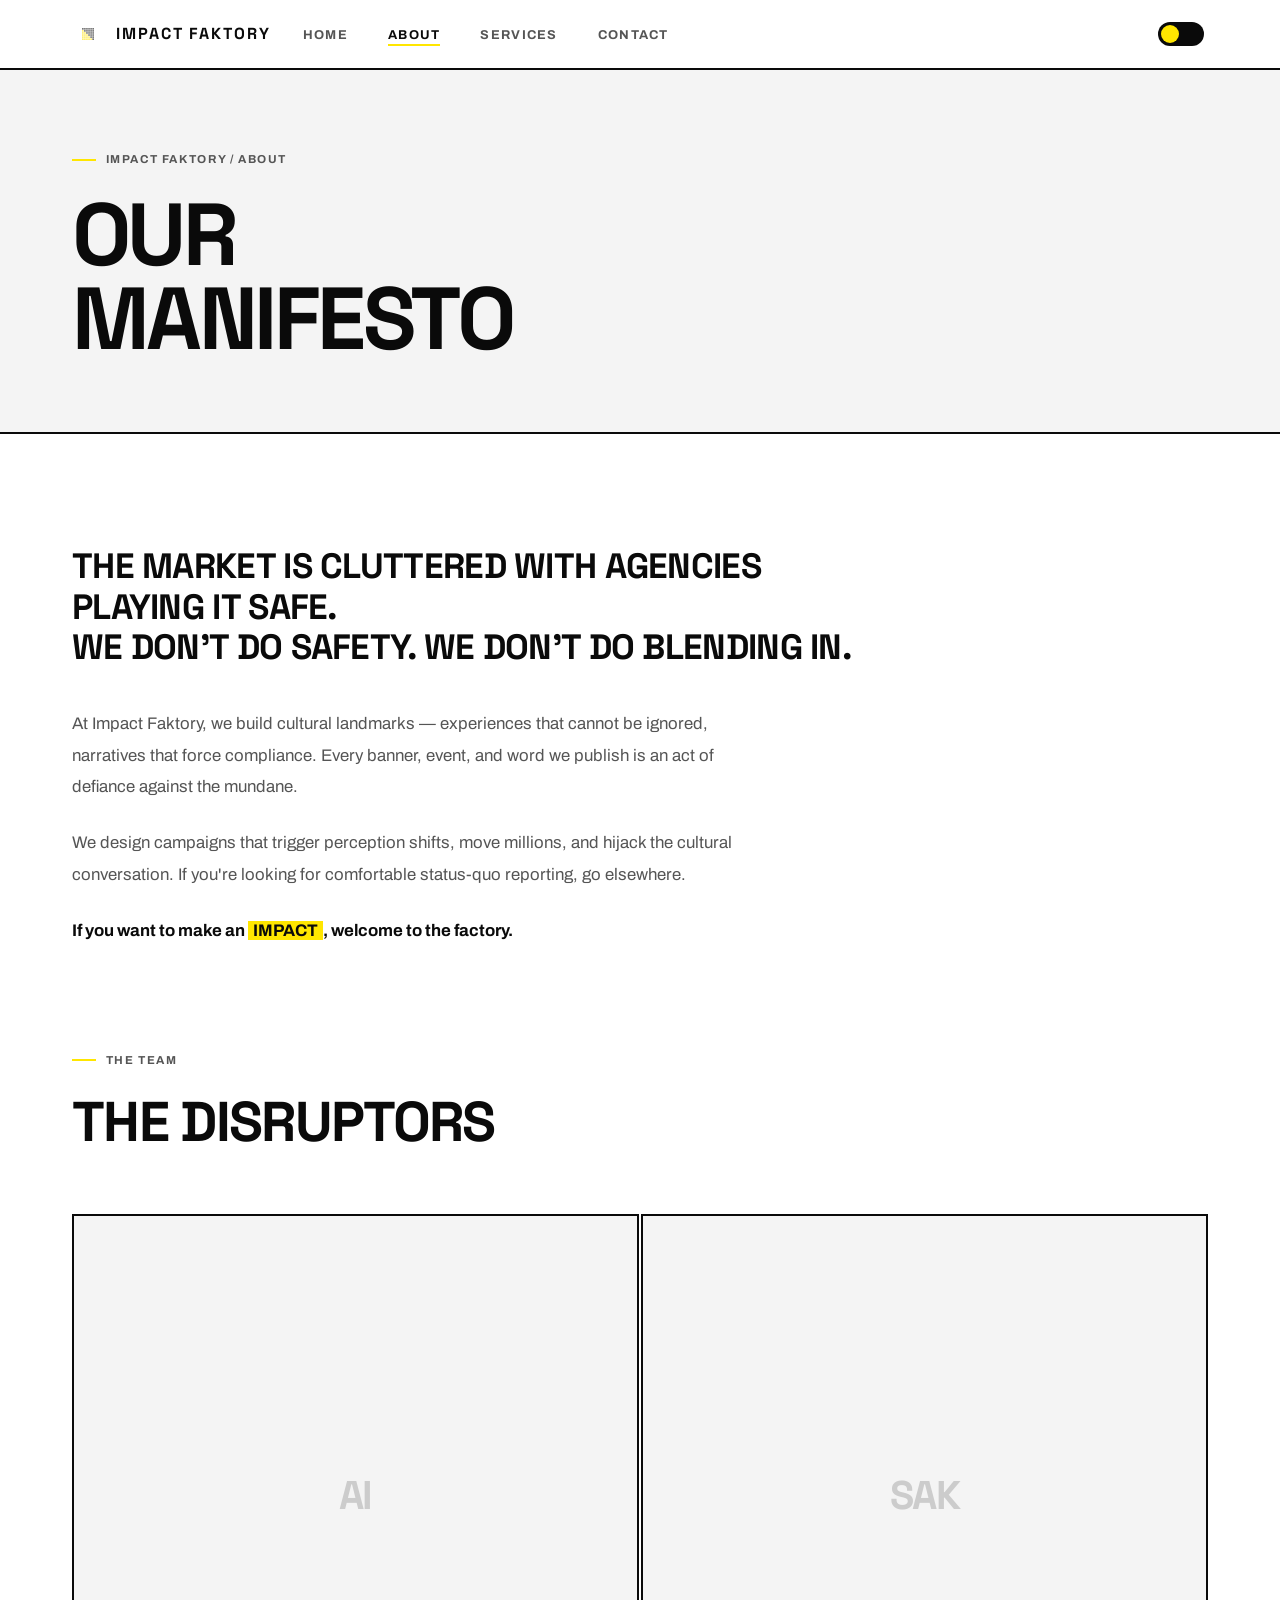
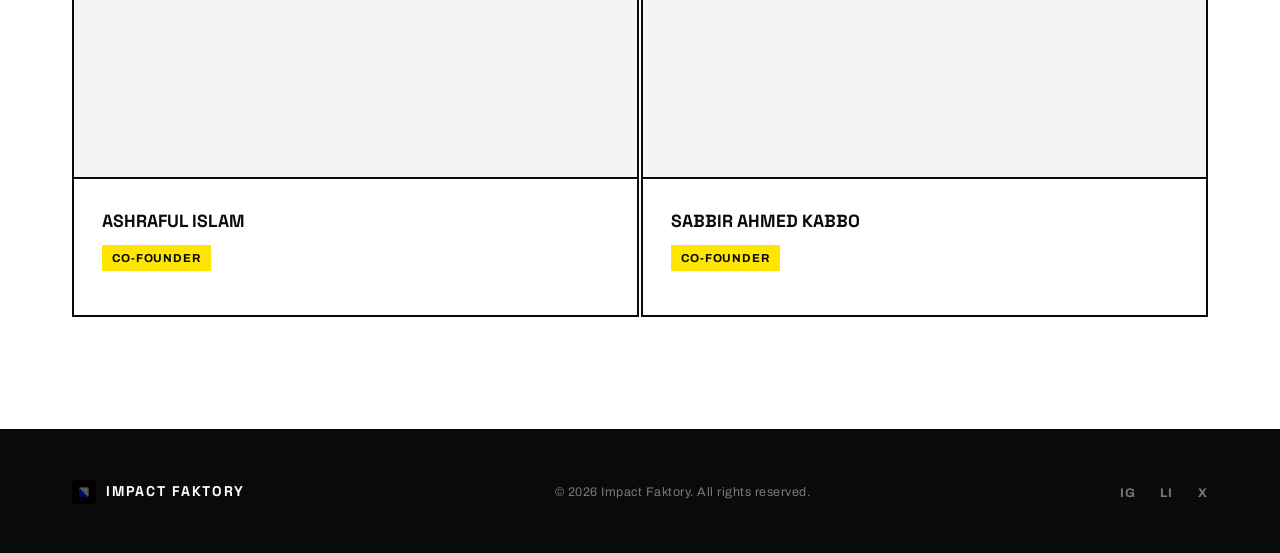
==== about.html @ 04162213 "Auto-update: Sync modifications" ====
<!DOCTYPE html>
<html lang="en" data-theme="light">
<head>
  <meta charset="UTF-8" />
  <meta name="viewport" content="width=device-width, initial-scale=1.0" />
  <title>Impact Faktory</title>
  <meta name="description" content="The manifesto and team behind Impact Faktory, a disruptive marketing and event activation agency." />
  <link rel="canonical" href="https://sabbirahmedkabbo.github.io/impactfaktory/about.html" />
  <link rel="preconnect" href="https://fonts.googleapis.com" />
  <link rel="preconnect" href="https://fonts.gstatic.com" crossorigin />
  <link href="https://fonts.googleapis.com/css2?family=Space+Grotesk:wght@400;500;700&family=Archivo:ital,wght@0,400;0,500;0,600;0,700;1,400&display=swap" rel="stylesheet" />
  <link rel="icon" type="image/png" href="assets/img/logo.png" />
  <link rel="stylesheet" href="assets/css/main.css" />
  <script>(function(){var s=localStorage.getItem('if-theme'),d=window.matchMedia('(prefers-color-scheme: dark)').matches;document.documentElement.setAttribute('data-theme',(s?s==='dark':d)?'dark':'light');})();</script>
</head>
<body>
  <!-- Ambient dynamic background -->
  <div class="ambient-bg" aria-hidden="true">
    <div class="cube"></div>
    <div class="cube"></div>
    <div class="cube"></div>
    <div class="cube"></div>
    <div class="cube"></div>
    <div class="cube"></div>
  </div>

  <header class="site-header">
    <nav class="nav-inner" role="navigation" aria-label="Primary navigation">
      <a href="index.html" class="nav-logo" aria-label="Impact Faktory — Home">
        <img class="nav-logo-mark" src="assets/img/logo.png" alt="Impact Faktory logo mark" width="32" height="32" />
        <span class="nav-logo-wordmark">Impact Faktory</span>
      </a>
      <ul class="nav-links" role="list">
        <li><a href="index.html"    class="nav-link">Home</a></li>
        <li><a href="about.html"    class="nav-link active">About</a></li>
        <li><a href="services.html" class="nav-link">Services</a></li>

        <li><a href="contact.html"  class="nav-link">Contact</a></li>
      </ul>
      <button class="theme-toggle" id="theme-toggle" aria-label="Toggle light/dark mode" aria-pressed="false"><span class="toggle-track" aria-hidden="true"><span class="toggle-thumb"></span></span></button>
      <button class="mobile-menu-btn" id="mobile-menu-btn" aria-label="Open menu" aria-expanded="false"><span></span><span></span><span></span></button>
    </nav>
    <div class="mobile-nav" id="mobile-nav" role="dialog" aria-label="Mobile navigation">
      <ul role="list">
        <li><a href="index.html"    class="nav-link">Home</a></li>
        <li><a href="about.html"    class="nav-link">About</a></li>
        <li><a href="services.html" class="nav-link">Services</a></li>

        <li><a href="contact.html"  class="nav-link">Contact</a></li>
      </ul>
    </div>
  </header>

  <main id="main-content">

    <div class="page-banner">
      <div class="container">
        <p class="page-banner-label">Impact Faktory / About</p>
        <h1 class="page-banner-title">Our<br>Manifesto</h1>
      </div>
    </div>

    <section class="section">
      <div class="container">

        <p class="manifesto-lead">
          The market is cluttered with agencies playing it safe.<br>
          We don't do safety. We don't do blending in.
        </p>
        <p class="manifesto-body">
          At Impact Faktory, we build cultural landmarks — experiences that cannot be ignored, narratives that force compliance. Every banner, event, and word we publish is an act of defiance against the mundane.
        </p>
        <p class="manifesto-body">
          We design campaigns that trigger perception shifts, move millions, and hijack the cultural conversation. If you're looking for comfortable status-quo reporting, go elsewhere.
        </p>
        <p class="manifesto-body" style="font-weight:700; color:var(--text);">
          If you want to make an <mark style="background:var(--accent); color:#0A0A0A; padding: 0 .3em;">IMPACT</mark>, welcome to the factory.
        </p>

        <div style="margin-top: 6rem;">
          <p class="section-label">The Team</p>
          <h2 class="section-title">The Disruptors</h2>
          <div class="team-grid" style="grid-template-columns: repeat(2,1fr);">
            <div class="team-card">
              <div class="team-avatar">
                <span class="team-initials">AI</span>
              </div>
              <div class="team-info">
                <h3 class="team-name">Ashraful Islam</h3>
                <span class="team-role">Co-Founder</span>
              </div>
            </div>
            <div class="team-card">
              <div class="team-avatar">
                <span class="team-initials">SAK</span>
              </div>
              <div class="team-info">
                <h3 class="team-name">Sabbir Ahmed Kabbo</h3>
                <span class="team-role">Co-Founder</span>
              </div>
            </div>
          </div>
        </div>

      </div>
    </section>

  </main>

  <footer class="site-footer" role="contentinfo">
    <div class="container footer-inner">
      <a href="index.html" class="footer-logo" aria-label="Impact Faktory">
        <img class="footer-logo-mark" src="assets/img/logo.png" alt="Impact Faktory logo mark" width="28" height="28" />
        <span class="footer-logo-wordmark">Impact Faktory</span>
      </a>
      <p class="footer-copy">© <span id="year"></span> Impact Faktory. All rights reserved.</p>
      <ul class="footer-links" role="list">
        <li><a href="https://instagram.com" target="_blank" rel="noopener noreferrer" aria-label="Instagram">IG</a></li>
        <li><a href="https://linkedin.com"  target="_blank" rel="noopener noreferrer" aria-label="LinkedIn">LI</a></li>
        <li><a href="https://twitter.com"   target="_blank" rel="noopener noreferrer" aria-label="X">X</a></li>
      </ul>
    </div>
  </footer>

  <script src="assets/js/main.js"></script>
</body>
</html>
---- assets/css/main.css ----
/* ===================================================================
   IMPACT FAKTORY — Design System v2
   High-contrast editorial aesthetic.
   Light: #FFFFFF bg / #0A0A0A text
   Dark:  #0A0A0A bg / #FFFFFF text
   Accent: #FFE600 (yellow — only on dark surfaces or decorative use)
   =================================================================== */

/* ── 1. Custom Properties ───────────────────────────────────────── */
:root {
  --bg:           #FFFFFF;
  --bg-subtle:    #F4F4F4;
  --text:         #0A0A0A;
  --text-muted:   #555555;
  --accent:       #FFE600;
  --accent-dark:  #D4C000;
  --border:       #0A0A0A;
  --border-light: #CCCCCC;

  /* Inverse (filled) surface */
  --surface-inv-bg:   #0A0A0A;
  --surface-inv-text: #FFFFFF;

  --radius: 0px;
  --speed:  .22s;
  --ease:   cubic-bezier(.16,1,.3,1);

  --font-head: 'Space Grotesk', sans-serif;
  --font-body: 'Archivo', sans-serif;
}

[data-theme="dark"] {
  --bg:           #0A0A0A;
  --bg-subtle:    #141414;
  --text:         #FFFFFF;
  --text-muted:   #999999;
  --border:       #FFFFFF;
  --border-light: #333333;

  --surface-inv-bg:   #FFFFFF;
  --surface-inv-text: #0A0A0A;
}

/* ── 2. Reset ───────────────────────────────────────────────────── */
*, *::before, *::after { box-sizing: border-box; margin: 0; padding: 0; }

html { font-size: 16px; scroll-behavior: smooth; -webkit-font-smoothing: antialiased; }

body {
  background: var(--bg);
  color: var(--text);
  font-family: var(--font-body);
  line-height: 1.65;
  overflow-x: hidden;
  transition: background var(--speed) var(--ease), color var(--speed) var(--ease);
  min-height: 100vh;
}

a { color: inherit; text-decoration: none; }
img, svg { display: block; }
ul, ol { list-style: none; }
button { font-family: inherit; cursor: pointer; border: none; background: none; color: inherit; }


/* ── Ambient Background (Floating Pixel Cubes) ─────────────────── */
.ambient-bg {
  position: fixed;
  inset: 0;
  z-index: -1;
  overflow: hidden;
  pointer-events: none;
  background: var(--bg);
  transition: background var(--speed) var(--ease);
}

.cube {
  position: absolute;
  bottom: -80px;
  width: 24px;
  height: 24px;
  border: 2px solid var(--text);
  background: rgba(255, 230, 0, 0.03); /* Subtle brand yellow */
  opacity: 0.12;
  transform-origin: center;
  will-change: transform, opacity;
  /* Use steps(60) to achieve a retro, low-framerate pixelated movement */
  animation: cube-float 15s infinite linear steps(60);
}

/* Vary border colors, sizes, and backgrounds */
.cube:nth-child(2n) {
  border-color: var(--text);
  width: 14px;
  height: 14px;
  background: transparent;
  animation-duration: 18s;
}

.cube:nth-child(3n) {
  border-color: var(--accent);
  /* Darken slightly in light mode for readability */
  width: 28px;
  height: 28px;
  background: rgba(255, 230, 0, 0.06);
  animation-duration: 13s;
}
[data-theme="light"] .cube:nth-child(3n) {
  border-color: #B8A200;
}

/* Staggered entry points and timing offsets */
.cube:nth-child(1) { left: 8vw;  animation-delay: 0s;  animation-duration: 16s; }
.cube:nth-child(2) { left: 22vw; animation-delay: 3s;  animation-duration: 22s; }
.cube:nth-child(3) { left: 40vw; animation-delay: 7s;  animation-duration: 15s; }
.cube:nth-child(4) { left: 58vw; animation-delay: 1.5s; animation-duration: 19s; }
.cube:nth-child(5) { left: 74vw; animation-delay: 9s;  animation-duration: 17s; }
.cube:nth-child(6) { left: 88vw; animation-delay: 4.5s; animation-duration: 13s; }

/* Dark mode opacity adjustments */
[data-theme="dark"] .cube {
  opacity: 0.18;
  border-color: var(--text);
}
[data-theme="dark"] .cube:nth-child(3n) {
  border-color: var(--accent);
}

/* Floating animation path with stepped rotation for retro look */
@keyframes cube-float {
  0% {
    transform: translateY(0) rotate(0deg);
    opacity: 0;
  }
  8% {
    opacity: 0.12;
  }
  90% {
    opacity: 0.12;
  }
  100% {
    transform: translateY(-112vh) rotate(360deg);
    opacity: 0;
  }
}

/* Disable animations for users with reduced motion preferences */
@media (prefers-reduced-motion: reduce) {
  .cube {
    animation: none !important;
    bottom: unset;
    opacity: 0.04;
  }
  .cube:nth-child(1) { left: 10vw; top: 15vh; }
  .cube:nth-child(2) { left: 30vw; top: 45vh; }
  .cube:nth-child(3) { left: 50vw; top: 25vh; }
  .cube:nth-child(4) { left: 70vw; top: 60vh; }
  .cube:nth-child(5) { left: 90vw; top: 10vh; }
}

/* ── 3. Layout ──────────────────────────────────────────────────── */
.container {
  max-width: 1200px;
  margin: 0 auto;
  padding: 0 2rem;
}
.section { padding: 7rem 0; }

/* ── 4. Header ──────────────────────────────────────────────────── */
.site-header {
  position: sticky;
  top: 0;
  z-index: 100;
  background: var(--bg);
  border-bottom: 2px solid var(--border);
  transition: background var(--speed) var(--ease), border-color var(--speed) var(--ease);
}

.nav-inner {
  max-width: 1200px;
  margin: 0 auto;
  padding: 0 2rem;
  height: 68px;
  display: flex;
  align-items: center;
  gap: 2rem;
}

/* Logo */
.nav-logo {
  display: flex;
  align-items: center;
  gap: .75rem;
  flex-shrink: 0;
  text-decoration: none;
}
.nav-logo-mark {
  width: 32px;
  height: 32px;
  flex-shrink: 0;
  object-fit: contain;
}
.nav-logo-wordmark {
  font-family: var(--font-head);
  font-weight: 700;
  font-size: 1rem;
  letter-spacing: .12em;
  text-transform: uppercase;
  color: var(--text);
}

/* Footer logo img */
.footer-logo-mark {
  width: 28px;
  height: 28px;
  object-fit: contain;
  /* Footer is always dark — invert to show white squares */
  filter: invert(1);
}

/* Nav links */
.nav-links {
  display: flex;
  align-items: center;
  gap: 2.5rem;
  flex: 1;
}
.nav-link {
  font-family: var(--font-body);
  font-size: .8rem;
  font-weight: 700;
  text-transform: uppercase;
  letter-spacing: .1em;
  color: var(--text-muted);
  position: relative;
  transition: color var(--speed);
}
.nav-link::after {
  content: '';
  position: absolute;
  bottom: -4px; left: 0;
  width: 0; height: 2px;
  background: var(--accent);
  transition: width var(--speed) var(--ease);
}
.nav-link:hover { color: var(--text); }
.nav-link:hover::after { width: 100%; }
.nav-link.active { color: var(--text); }
.nav-link.active::after { width: 100%; }

/* Theme toggle */
.theme-toggle {
  margin-left: auto;
  padding: 4px;
  display: flex;
  align-items: center;
  flex-shrink: 0;
  border-radius: 40px;
}
.toggle-track {
  display: flex;
  align-items: center;
  width: 46px; height: 24px;
  background: var(--text);
  border-radius: 12px;
  padding: 2px;
  position: relative;
  transition: background var(--speed);
}
.toggle-thumb {
  width: 18px; height: 18px;
  border-radius: 50%;
  background: var(--accent);
  position: absolute;
  left: 3px;
  transition: transform .28s var(--ease);
}
[data-theme="dark"] .toggle-thumb { transform: translateX(22px); }

/* Mobile btn */
.mobile-menu-btn {
  display: none;
  flex-direction: column;
  gap: 5px;
  padding: 4px;
  margin-left: 0;
}
.mobile-menu-btn span {
  display: block;
  width: 22px; height: 2px;
  background: var(--text);
  transition: var(--speed);
}
.mobile-nav {
  display: none;
  padding: 1.5rem 2rem 2rem;
  border-top: 1px solid var(--border-light);
  background: var(--bg);
}
.mobile-nav ul { display: flex; flex-direction: column; gap: 1.5rem; }
.mobile-nav.open { display: block; }
.mobile-nav .nav-link { font-size: .95rem; color: var(--text); }

/* ── 5. Hero ────────────────────────────────────────────────────── */
.hero {
  min-height: calc(100vh - 68px);
  display: flex;
  align-items: center;
  border-bottom: 2px solid var(--border);
  padding: 6rem 0;
  position: relative;
  overflow: hidden;
}

/* Big diagonal accent square — pure CSS, no canvas */
.hero::before {
  content: '';
  position: absolute;
  right: -8vw;
  top: 50%;
  transform: translateY(-50%) rotate(12deg);
  width: 42vw;
  height: 42vw;
  background: var(--accent);
  opacity: .07;
  pointer-events: none;
}

.hero-inner { position: relative; z-index: 1; }

.hero-eyebrow {
  display: inline-flex;
  align-items: center;
  gap: .6rem;
  font-size: .75rem;
  font-weight: 700;
  text-transform: uppercase;
  letter-spacing: .14em;
  color: var(--text-muted);
  margin-bottom: 2.5rem;
}
.hero-eyebrow::before {
  content: '';
  display: block;
  width: 32px; height: 2px;
  background: var(--accent);
}

.hero-headline {
  font-family: var(--font-head);
  font-size: clamp(3.2rem, 7vw, 6.5rem);
  font-weight: 700;
  line-height: .97;
  letter-spacing: -.035em;
  text-transform: uppercase;
  color: var(--text);
  margin-bottom: 2.25rem;
  max-width: 900px;
}

.hero-headline em {
  font-style: normal;
  position: relative;
  display: inline-block;
}
.hero-headline em::after {
  content: '';
  position: absolute;
  bottom: .05em; left: 0;
  width: 100%; height: .12em;
  background: var(--accent);
  z-index: -1;
}

.hero-sub {
  font-size: 1.05rem;
  line-height: 1.75;
  color: var(--text-muted);
  max-width: 520px;
  margin-bottom: 3rem;
}

.hero-ctas { display: flex; gap: 1rem; flex-wrap: wrap; }

/* ── 6. Buttons ─────────────────────────────────────────────────── */
.btn {
  display: inline-flex;
  align-items: center;
  gap: .5rem;
  padding: .85rem 2rem;
  font-family: var(--font-body);
  font-weight: 700;
  font-size: .82rem;
  text-transform: uppercase;
  letter-spacing: .1em;
  border-radius: var(--radius);
  transition: transform .2s var(--ease), background .2s, color .2s, border-color .2s;
  white-space: nowrap;
}
.btn:hover { transform: translateY(-2px); }
.btn:active { transform: translateY(0); }

.btn-fill {
  background: var(--text);
  color: var(--bg);
  border: 2px solid var(--text);
}
.btn-fill:hover {
  background: var(--accent);
  border-color: var(--accent);
  color: #0A0A0A;
}

.btn-outline {
  background: transparent;
  color: var(--text);
  border: 2px solid var(--border);
}
.btn-outline:hover {
  background: var(--text);
  color: var(--bg);
}

.btn-accent {
  background: var(--accent);
  color: #0A0A0A;
  border: 2px solid var(--accent);
}
.btn-accent:hover {
  background: var(--accent-dark);
  border-color: var(--accent-dark);
}

/* ── 7. Section titles ──────────────────────────────────────────── */
.section-label {
  display: inline-flex;
  align-items: center;
  gap: .6rem;
  font-size: .72rem;
  font-weight: 700;
  text-transform: uppercase;
  letter-spacing: .14em;
  color: var(--text-muted);
  margin-bottom: 1.5rem;
}
.section-label::before {
  content: '';
  display: block;
  width: 24px; height: 2px;
  background: var(--accent);
  flex-shrink: 0;
}

.section-title {
  font-family: var(--font-head);
  font-size: clamp(2.2rem, 4.5vw, 3.5rem);
  font-weight: 700;
  letter-spacing: -.03em;
  text-transform: uppercase;
  line-height: 1;
  margin-bottom: 4rem;
  color: var(--text);
}

/* ── 8. Service Cards ───────────────────────────────────────────── */
.cards-grid {
  display: grid;
  grid-template-columns: repeat(4, 1fr);
}

.card {
  padding: 2.5rem 2rem;
  display: flex;
  flex-direction: column;
  gap: 1.25rem;
  border: 2px solid var(--border);
  margin-right: -2px;
  margin-bottom: -2px;
  min-height: 360px;
  transition: background var(--speed), color var(--speed);
  position: relative;
  overflow: hidden;
}

.card::before {
  content: '';
  position: absolute;
  inset: 0;
  background: var(--accent);
  transform: scaleY(0);
  transform-origin: bottom;
  transition: transform .35s var(--ease);
  z-index: 0;
}
.card:hover::before { transform: scaleY(1); }
.card:hover { color: #0A0A0A; }
.card:hover .card-num,
.card:hover .card-title,
.card:hover .card-body,
.card:hover .card-link { position: relative; z-index: 1; color: #0A0A0A; }

.card-inv {
  background: var(--text);
  color: var(--bg);
}
.card-inv::before { background: var(--accent); }
.card-inv:hover .card-num,
.card-inv:hover .card-title,
.card-inv:hover .card-body,
.card-inv:hover .card-link { color: #0A0A0A; }

.card-num {
  font-family: var(--font-head);
  font-size: 3rem;
  font-weight: 700;
  line-height: 1;
  opacity: .12;
  position: relative; z-index: 1;
}
.card-inv .card-num { opacity: .25; color: var(--bg); }

.card-title {
  font-family: var(--font-head);
  font-size: 1.2rem;
  font-weight: 700;
  text-transform: uppercase;
  letter-spacing: -.01em;
  flex: 1;
  color: inherit;
  position: relative; z-index: 1;
}
.card-inv .card-title { color: var(--bg); }

.card-body {
  font-size: .9rem;
  line-height: 1.65;
  opacity: .75;
  position: relative; z-index: 1;
}

.card-link {
  font-size: .78rem;
  font-weight: 700;
  text-transform: uppercase;
  letter-spacing: .1em;
  color: var(--accent);
  margin-top: auto;
  position: relative; z-index: 1;
}
.card-inv .card-link { color: var(--accent); }
.card:hover .card-link { color: #0A0A0A; text-decoration: none; }

/* ── 9. Ticker ──────────────────────────────────────────────────── */
.ticker-wrap {
  overflow: hidden;
  padding: 1rem 0;
  background: var(--text);
  border-top: 2px solid var(--border);
  border-bottom: 2px solid var(--border);
}
.ticker-track {
  display: flex;
  gap: 2.5rem;
  width: max-content;
  animation: ticker 22s linear infinite;
}
@keyframes ticker {
  from { transform: translateX(0); }
  to   { transform: translateX(-50%); }
}
.ticker-track span {
  font-family: var(--font-head);
  font-size: .78rem;
  font-weight: 700;
  text-transform: uppercase;
  letter-spacing: .12em;
  color: var(--bg);
  white-space: nowrap;
  flex-shrink: 0;
}
.ticker-track .dot { color: var(--accent); }

/* ── 10. Stats ──────────────────────────────────────────────────── */
.stats-grid {
  display: grid;
  grid-template-columns: repeat(4, 1fr);
}
.stat-item {
  padding: 3.5rem 2.5rem;
  border: 2px solid var(--border);
  margin-right: -2px;
  display: flex;
  flex-direction: column;
  gap: .6rem;
}
.stat-num {
  font-family: var(--font-head);
  font-size: clamp(2.5rem, 4vw, 3.75rem);
  font-weight: 700;
  line-height: 1;
  color: var(--text);
}
.stat-accent { color: var(--accent); }
/* Ensure yellow is legible — darken slightly in light mode */
[data-theme="light"] .stat-accent { color: #B8A200; }
.stat-label {
  font-size: .8rem;
  font-weight: 600;
  text-transform: uppercase;
  letter-spacing: .06em;
  color: var(--text-muted);
}

/* ── 11. Footer ─────────────────────────────────────────────────── */
.site-footer {
  background: var(--text);
  color: var(--bg);
  border-top: 2px solid var(--border);
  padding: 3rem 0;
  transition: background var(--speed), color var(--speed), border-color var(--speed);
}
.footer-inner {
  display: flex;
  align-items: center;
  gap: 2rem;
  flex-wrap: wrap;
  justify-content: space-between;
}
.footer-logo {
  display: flex;
  align-items: center;
  gap: .65rem;
}
.footer-logo-mark { width: 24px; height: 24px; }
/* In footer (always dark surface) the black squares become white */
.footer-logo-mark .dark-sq { fill: #FFFFFF !important; }
.footer-logo-wordmark {
  font-family: var(--font-head);
  font-weight: 700;
  font-size: .88rem;
  letter-spacing: .12em;
  text-transform: uppercase;
  color: inherit;
}
.footer-copy { font-size: .78rem; opacity: .45; letter-spacing: .04em; }
.footer-links { display: flex; gap: 1.5rem; }
.footer-links a {
  font-size: .78rem;
  font-weight: 700;
  text-transform: uppercase;
  letter-spacing: .1em;
  opacity: .45;
  transition: opacity var(--speed), color var(--speed);
}
.footer-links a:hover { opacity: 1; color: var(--accent); }
[data-theme="light"] .footer-links a:hover { color: var(--accent); }

/* ── 12. Page Banner (inner pages) ──────────────────────────────── */
.page-banner {
  padding: 5rem 0 4.5rem;
  border-bottom: 2px solid var(--border);
  background: var(--bg-subtle);
}
.page-banner-label {
  font-size: .72rem;
  font-weight: 700;
  text-transform: uppercase;
  letter-spacing: .14em;
  color: var(--text-muted);
  margin-bottom: 1.5rem;
  display: flex;
  align-items: center;
  gap: .6rem;
}
.page-banner-label::before {
  content: '';
  display: block;
  width: 24px; height: 2px;
  background: var(--accent);
}
.page-banner-title {
  font-family: var(--font-head);
  font-size: clamp(2.8rem, 7vw, 5.5rem);
  font-weight: 700;
  text-transform: uppercase;
  letter-spacing: -.04em;
  line-height: .95;
  color: var(--text);
}

/* ── 13. About Page ─────────────────────────────────────────────── */
.manifesto-lead {
  font-family: var(--font-head);
  font-size: clamp(1.4rem, 3vw, 2.2rem);
  font-weight: 700;
  text-transform: uppercase;
  line-height: 1.15;
  letter-spacing: -.02em;
  max-width: 800px;
  margin-bottom: 2.5rem;
  color: var(--text);
}
.manifesto-body {
  font-size: 1.05rem;
  line-height: 1.9;
  color: var(--text-muted);
  max-width: 680px;
  margin-bottom: 1.5rem;
}
.team-grid { display: grid; grid-template-columns: repeat(3,1fr); gap: 2px; }
.team-card {
  border: 2px solid var(--border);
  overflow: hidden;
  transition: transform var(--speed) var(--ease);
}
.team-card:hover { transform: translateY(-3px); }
.team-avatar {
  aspect-ratio: 1;
  background: var(--bg-subtle);
  border-bottom: 2px solid var(--border);
  display: flex;
  align-items: center;
  justify-content: center;
}
.team-initials {
  font-family: var(--font-head);
  font-size: 2.5rem;
  font-weight: 700;
  color: var(--border-light);
  letter-spacing: -.04em;
}
.team-info { padding: 1.75rem; }
.team-name { font-family: var(--font-head); font-size: 1.1rem; font-weight: 700; text-transform: uppercase; margin-bottom: .5rem; color: var(--text); }
.team-role {
  display: inline-block;
  font-size: .72rem;
  font-weight: 700;
  text-transform: uppercase;
  letter-spacing: .07em;
  background: var(--accent);
  color: #0A0A0A;
  padding: .2rem .65rem;
  margin-bottom: 1rem;
}
.team-bio { font-size: .88rem; line-height: 1.65; color: var(--text-muted); }

/* ── 14. Services Page ──────────────────────────────────────────── */
.service-row {
  padding: 5rem 0;
  border-bottom: 2px solid var(--border-light);
}
.service-row:first-child { padding-top: 0; }
.service-row:last-child { border-bottom: none; }
.service-header {
  display: flex;
  align-items: baseline;
  justify-content: space-between;
  flex-wrap: wrap;
  gap: 1rem;
  margin-bottom: 3rem;
  padding-bottom: 2rem;
  border-bottom: 1px solid var(--border-light);
}
.service-tag {
  font-size: .72rem;
  font-weight: 700;
  text-transform: uppercase;
  letter-spacing: .1em;
  border: 2px solid var(--border);
  padding: .3rem .85rem;
  color: var(--text-muted);
}
.service-num {
  font-family: var(--font-head);
  font-size: 3.5rem;
  font-weight: 700;
  opacity: .06;
  line-height: 1;
  margin-bottom: .25rem;
  display: block;
  color: var(--text);
}
.service-name {
  font-family: var(--font-head);
  font-size: clamp(1.5rem, 3vw, 2.25rem);
  font-weight: 700;
  text-transform: uppercase;
  letter-spacing: -.02em;
  color: var(--text);
}
.service-body { display: grid; grid-template-columns: 1fr 1fr; gap: 4rem; align-items: start; }
.service-desc { font-size: 1rem; line-height: 1.85; color: var(--text-muted); }
.service-list { display: flex; flex-direction: column; gap: 2px; }
.service-list-item {
  display: flex;
  align-items: center;
  gap: 1rem;
  padding: .9rem 1.25rem;
  border: 2px solid var(--border);
  font-weight: 600;
  font-size: .85rem;
  text-transform: uppercase;
  letter-spacing: .05em;
  color: var(--text);
  transition: background var(--speed), color var(--speed);
  cursor: default;
}
.service-list-item::before { content: '■'; color: var(--accent); font-size: .6rem; flex-shrink: 0; }
.service-list-item:hover { background: var(--text); color: var(--bg); }
[data-theme="light"] .service-list-item::before { color: #B8A200; }

/* ── 15. Work / Case Studies ────────────────────────────────────── */
.filter-bar { display: flex; gap: .5rem; flex-wrap: wrap; margin-bottom: 3.5rem; }
.filter-btn {
  padding: .55rem 1.4rem;
  border: 2px solid var(--border);
  font-size: .78rem;
  font-weight: 700;
  text-transform: uppercase;
  letter-spacing: .08em;
  color: var(--text-muted);
  border-radius: 40px;
  transition: background .18s, color .18s, border-color .18s;
}
.filter-btn.active, .filter-btn:hover {
  background: var(--text);
  color: var(--bg);
  border-color: var(--text);
}
.work-list { display: flex; flex-direction: column; gap: 2px; }
.case-card {
  border: 2px solid var(--border);
  overflow: hidden;
  transition: transform var(--speed) var(--ease);
}
.case-card:hover { transform: translateY(-2px); }
.case-card.hidden { display: none; }
.case-header {
  display: flex;
  justify-content: space-between;
  align-items: flex-start;
  flex-wrap: wrap;
  gap: 1rem;
  padding: 2.5rem;
  border-bottom: 2px solid var(--border);
  background: var(--bg-subtle);
}
.case-client {
  font-size: .72rem;
  font-weight: 700;
  text-transform: uppercase;
  letter-spacing: .1em;
  color: var(--text-muted);
  margin-bottom: .4rem;
}
.case-title {
  font-family: var(--font-head);
  font-size: clamp(1.4rem, 2.5vw, 1.9rem);
  font-weight: 700;
  text-transform: uppercase;
  letter-spacing: -.02em;
  color: var(--text);
}
.case-tag {
  font-size: .72rem;
  font-weight: 700;
  text-transform: uppercase;
  letter-spacing: .08em;
  border: 2px solid var(--border);
  padding: .3rem .85rem;
  border-radius: 40px;
  white-space: nowrap;
  color: var(--text-muted);
  align-self: flex-start;
}
.case-body { display: grid; grid-template-columns: repeat(3,1fr); }
.case-col {
  padding: 2.5rem;
  border-right: 2px solid var(--border-light);
}
.case-col:last-child { border-right: none; }
.case-col-title {
  font-size: .72rem;
  font-weight: 700;
  text-transform: uppercase;
  letter-spacing: .1em;
  color: var(--text-muted);
  margin-bottom: 1rem;
  display: flex;
  align-items: center;
  gap: .5rem;
}
.case-col-title::before {
  content: '';
  display: inline-block;
  width: 8px; height: 8px;
  background: var(--accent);
  flex-shrink: 0;
}
[data-theme="light"] .case-col-title::before { background: #B8A200; }
.case-col-text { font-size: .95rem; line-height: 1.7; color: var(--text-muted); }
.case-result-text { font-weight: 700; font-size: .95rem; line-height: 1.8; color: var(--text); }

/* ── 16. Contact Page ───────────────────────────────────────────── */
.contact-grid { display: grid; grid-template-columns: 5fr 7fr; gap: 6rem; align-items: start; }
.contact-intro { font-size: 1.05rem; line-height: 1.85; color: var(--text-muted); max-width: 400px; }
.contact-details { display: flex; flex-direction: column; gap: 2rem; margin-top: 3.5rem; }
.contact-detail-label {
  font-size: .7rem;
  font-weight: 700;
  text-transform: uppercase;
  letter-spacing: .1em;
  color: var(--text-muted);
  margin-bottom: .25rem;
}
.contact-detail-val {
  font-size: 1rem;
  font-weight: 600;
  color: var(--text);
}
.contact-detail-val a { color: inherit; }
.contact-detail-val a:hover { color: var(--text-muted); }

/* Form */
.form { display: flex; flex-direction: column; gap: 1.5rem; }
.form-row { display: grid; grid-template-columns: 1fr 1fr; gap: 1rem; }
.form-group { display: flex; flex-direction: column; gap: .5rem; }
.form-label {
  font-size: .72rem;
  font-weight: 700;
  text-transform: uppercase;
  letter-spacing: .1em;
  color: var(--text);
}
.form-input {
  width: 100%;
  padding: .9rem 1rem;
  border: 2px solid var(--border-light);
  background: var(--bg);
  color: var(--text);
  font-family: var(--font-body);
  font-size: .95rem;
  border-radius: var(--radius);
  outline: none;
  transition: border-color var(--speed);
}
.form-input::placeholder { color: var(--text-muted); opacity: .6; }
.form-input:focus { border-color: var(--text); }
textarea.form-input { min-height: 130px; resize: vertical; }
.form-select {
  appearance: none;
  background-image: url("data:image/svg+xml,%3Csvg xmlns='http://www.w3.org/2000/svg' width='16' height='16' viewBox='0 0 24 24'%3E%3Cpath fill='%23999' d='m12 15-7-7h14z'/%3E%3C/svg%3E");
  background-repeat: no-repeat;
  background-position: right .85rem center;
  background-color: var(--bg);
}
.form-success {
  display: none;
  border: 2px solid var(--text);
  padding: 2rem;
  text-align: center;
  font-family: var(--font-head);
  font-weight: 700;
  font-size: 1.1rem;
  text-transform: uppercase;
  letter-spacing: .04em;
  background: var(--bg-subtle);
  color: var(--text);
}
.form-success span { color: var(--accent); }
[data-theme="light"] .form-success span { color: #B8A200; }

/* ── 17. Highlight helper ───────────────────────────────────────── */
.hl {
  position: relative;
  display: inline;
}
.hl::after {
  content: '';
  position: absolute;
  left: 0; bottom: .05em;
  width: 100%; height: .2em;
  background: var(--accent);
  z-index: -1;
  opacity: .6;
}

/* ── 18. Scroll Reveal Classes ──────────────────────────────────── */
.revealed { opacity: 1 !important; transform: none !important; }

/* ── 19. Responsive ─────────────────────────────────────────────── */
@media (max-width: 1100px) {
  .cards-grid { grid-template-columns: repeat(2,1fr); }
  .stats-grid { grid-template-columns: repeat(2,1fr); }
}
@media (max-width: 900px) {
  .nav-links { display: none; }
  .mobile-menu-btn { display: flex; }
  .service-body { grid-template-columns: 1fr; gap: 2rem; }
  .contact-grid { grid-template-columns: 1fr; gap: 3rem; }
  .case-body { grid-template-columns: 1fr; }
  .case-col { border-right: none; border-bottom: 1px solid var(--border-light); }
  .case-col:last-child { border-bottom: none; }
  .team-grid { grid-template-columns: 1fr 1fr; }
  .form-row { grid-template-columns: 1fr; }
}
@media (max-width: 600px) {
  .container { padding: 0 1.25rem; }
  .cards-grid { grid-template-columns: 1fr; }
  .stats-grid { grid-template-columns: 1fr; }
  .team-grid { grid-template-columns: 1fr; }
  .hero { padding: 4rem 0; min-height: auto; }
  .section { padding: 5rem 0; }
  .footer-inner { flex-direction: column; align-items: flex-start; }
}

/* ── 20. Reduced Motion ─────────────────────────────────────────── */
@media (prefers-reduced-motion: reduce) {
  *, *::before, *::after { animation: none !important; transition-duration: .001ms !important; }
}
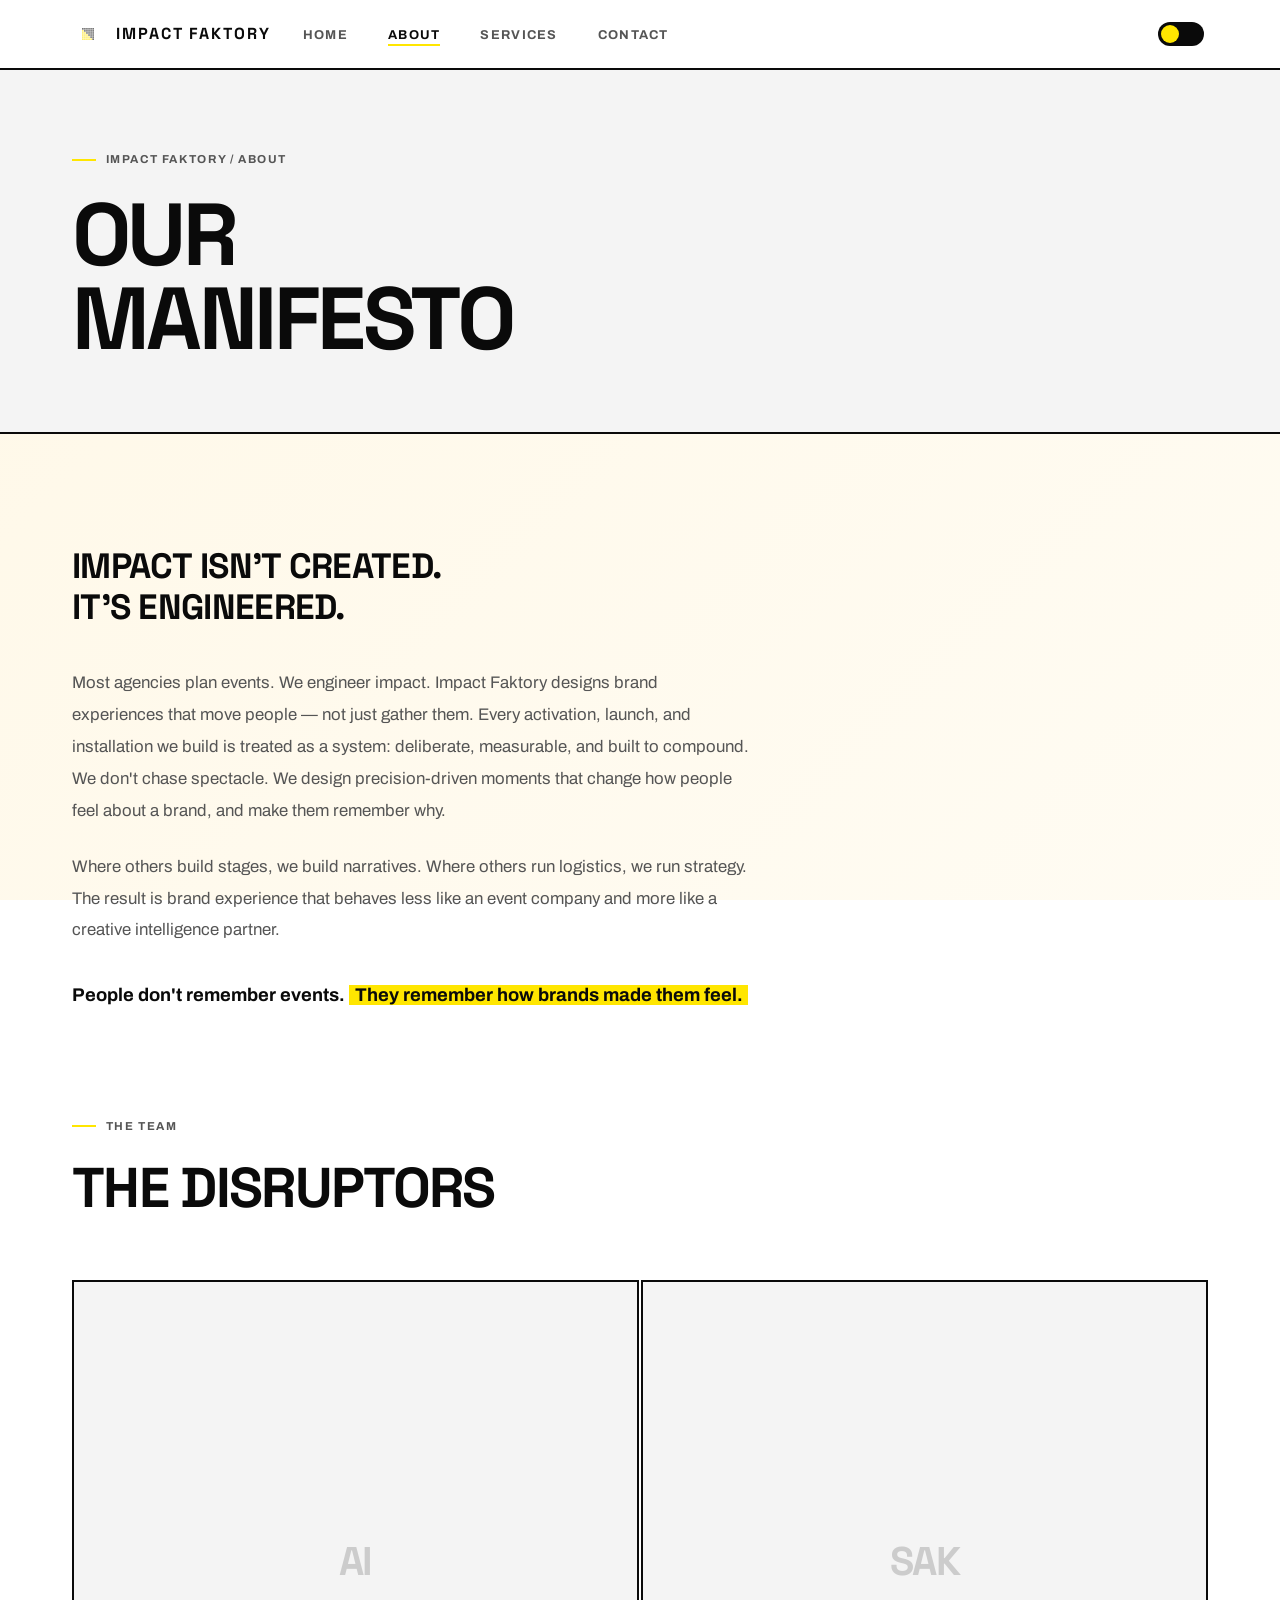
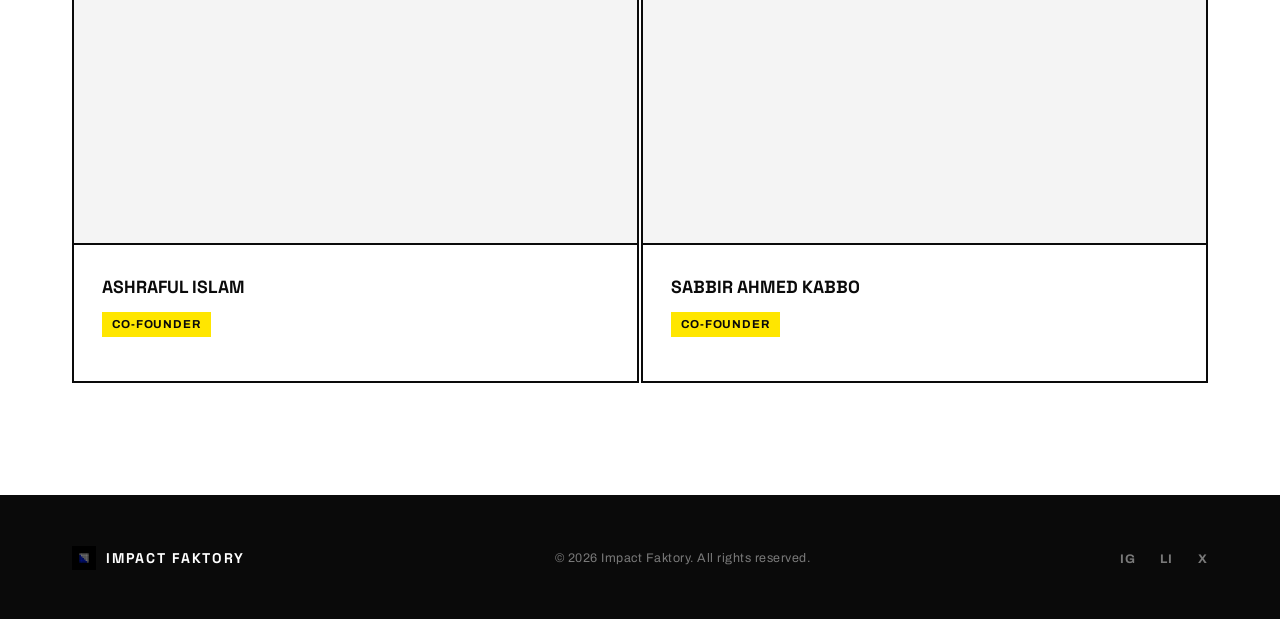
==== commit 9579a868: "Auto-update: Sync modifications" ====
--- a/about.html
+++ b/about.html
@@ -64,17 +64,17 @@
       <div class="container">
 
         <p class="manifesto-lead">
-          The market is cluttered with agencies playing it safe.<br>
-          We don't do safety. We don't do blending in.
+          Impact isn't created.<br>
+          It's engineered.
         </p>
         <p class="manifesto-body">
-          At Impact Faktory, we build cultural landmarks — experiences that cannot be ignored, narratives that force compliance. Every banner, event, and word we publish is an act of defiance against the mundane.
+          Most agencies plan events. We engineer impact. Impact Faktory designs brand experiences that move people — not just gather them. Every activation, launch, and installation we build is treated as a system: deliberate, measurable, and built to compound. We don't chase spectacle. We design precision-driven moments that change how people feel about a brand, and make them remember why.
         </p>
         <p class="manifesto-body">
-          We design campaigns that trigger perception shifts, move millions, and hijack the cultural conversation. If you're looking for comfortable status-quo reporting, go elsewhere.
+          Where others build stages, we build narratives. Where others run logistics, we run strategy. The result is brand experience that behaves less like an event company and more like a creative intelligence partner.
         </p>
-        <p class="manifesto-body" style="font-weight:700; color:var(--text);">
-          If you want to make an <mark style="background:var(--accent); color:#0A0A0A; padding: 0 .3em;">IMPACT</mark>, welcome to the factory.
+        <p class="manifesto-body" style="font-weight:700; color:var(--text); font-size: 1.15rem; margin-top: 2rem;">
+          People don't remember events. <mark style="background:var(--accent); color:#0A0A0A; padding: 0 .3em;">They remember how brands made them feel.</mark>
         </p>
 
         <div style="margin-top: 6rem;">
--- a/assets/css/main.css
+++ b/assets/css/main.css
@@ -47,7 +47,7 @@
 html { font-size: 16px; scroll-behavior: smooth; -webkit-font-smoothing: antialiased; }
 
 body {
-  background: var(--bg);
+  background: transparent;
   color: var(--text);
   font-family: var(--font-body);
   line-height: 1.65;
@@ -69,8 +69,19 @@
   z-index: -1;
   overflow: hidden;
   pointer-events: none;
-  background: var(--bg);
+  background-size: 400% 400%;
+  animation: bg-gradient 20s ease infinite;
   transition: background var(--speed) var(--ease);
+}
+
+/* Light mode shifting gradient colors (subtle off-whites and brand gold-hints) */
+[data-theme="light"] .ambient-bg {
+  background-image: linear-gradient(-45deg, #FFFFFF, #FFFCF2, #FFFDF7, #FFF8E7);
+}
+
+/* Dark mode shifting gradient colors (subtle deep blacks and dark brand amber/indigo hints) */
+[data-theme="dark"] .ambient-bg {
+  background-image: linear-gradient(-45deg, #0A0A0A, #12110c, #0b0c10, #0a0a0f);
 }
 
 .cube {
@@ -84,7 +95,7 @@
   transform-origin: center;
   will-change: transform, opacity;
   /* Use steps(60) to achieve a retro, low-framerate pixelated movement */
-  animation: cube-float 15s infinite linear steps(60);
+  animation: cube-float 15s infinite steps(60);
 }
 
 /* Vary border colors, sizes, and backgrounds */
@@ -143,6 +154,19 @@
   }
 }
 
+/* Shifting background gradient keyframes */
+@keyframes bg-gradient {
+  0% {
+    background-position: 0% 50%;
+  }
+  50% {
+    background-position: 100% 50%;
+  }
+  100% {
+    background-position: 0% 50%;
+  }
+}
+
 /* Disable animations for users with reduced motion preferences */
 @media (prefers-reduced-motion: reduce) {
   .cube {
@@ -172,7 +196,14 @@
   z-index: 100;
   background: var(--bg);
   border-bottom: 2px solid var(--border);
-  transition: background var(--speed) var(--ease), border-color var(--speed) var(--ease);
+  transition: background var(--speed) var(--ease), border-color var(--speed) var(--ease), box-shadow var(--speed) var(--ease);
+}
+/* Premium shadow on scroll */
+.site-header.scrolled {
+  box-shadow: 0 4px 30px rgba(0, 0, 0, 0.04);
+}
+[data-theme="dark"] .site-header.scrolled {
+  box-shadow: 0 4px 30px rgba(0, 0, 0, 0.4);
 }
 
 .nav-inner {
@@ -183,6 +214,10 @@
   display: flex;
   align-items: center;
   gap: 2rem;
+  transition: height var(--speed) var(--ease);
+}
+.site-header.scrolled .nav-inner {
+  height: 52px; /* Shrunk header height */
 }
 
 /* Logo */
@@ -198,6 +233,14 @@
   height: 32px;
   flex-shrink: 0;
   object-fit: contain;
+  transition: width var(--speed) var(--ease), height var(--speed) var(--ease), transform var(--speed) var(--ease);
+}
+.nav-logo:hover .nav-logo-mark {
+  transform: scale(1.1); /* Logo hover zoom */
+}
+.site-header.scrolled .nav-logo-mark {
+  width: 26px; /* Shrunk logo size */
+  height: 26px;
 }
 .nav-logo-wordmark {
   font-family: var(--font-head);
@@ -206,6 +249,10 @@
   letter-spacing: .12em;
   text-transform: uppercase;
   color: var(--text);
+  transition: font-size var(--speed) var(--ease);
+}
+.site-header.scrolled .nav-logo-wordmark {
+  font-size: 0.9rem; /* Shrunk text size */
 }
 
 /* Footer logo img */
@@ -464,7 +511,7 @@
 /* ── 8. Service Cards ───────────────────────────────────────────── */
 .cards-grid {
   display: grid;
-  grid-template-columns: repeat(4, 1fr);
+  grid-template-columns: repeat(3, 1fr);
 }
 
 .card {
@@ -476,7 +523,7 @@
   margin-right: -2px;
   margin-bottom: -2px;
   min-height: 360px;
-  transition: background var(--speed), color var(--speed);
+  transition: background var(--speed), color var(--speed), transform var(--speed) var(--ease);
   position: relative;
   overflow: hidden;
 }
@@ -492,7 +539,11 @@
   z-index: 0;
 }
 .card:hover::before { transform: scaleY(1); }
-.card:hover { color: #0A0A0A; }
+.card:hover { 
+  color: #0A0A0A; 
+  transform: scale(1.03); /* Zoom on hover */
+  z-index: 2; /* Render on top of grid lines */
+}
 .card:hover .card-num,
 .card:hover .card-title,
 .card:hover .card-body,
@@ -712,7 +763,7 @@
   overflow: hidden;
   transition: transform var(--speed) var(--ease);
 }
-.team-card:hover { transform: translateY(-3px); }
+.team-card:hover { transform: translateY(-4px) scale(1.02); }
 .team-avatar {
   aspect-ratio: 1;
   background: var(--bg-subtle);
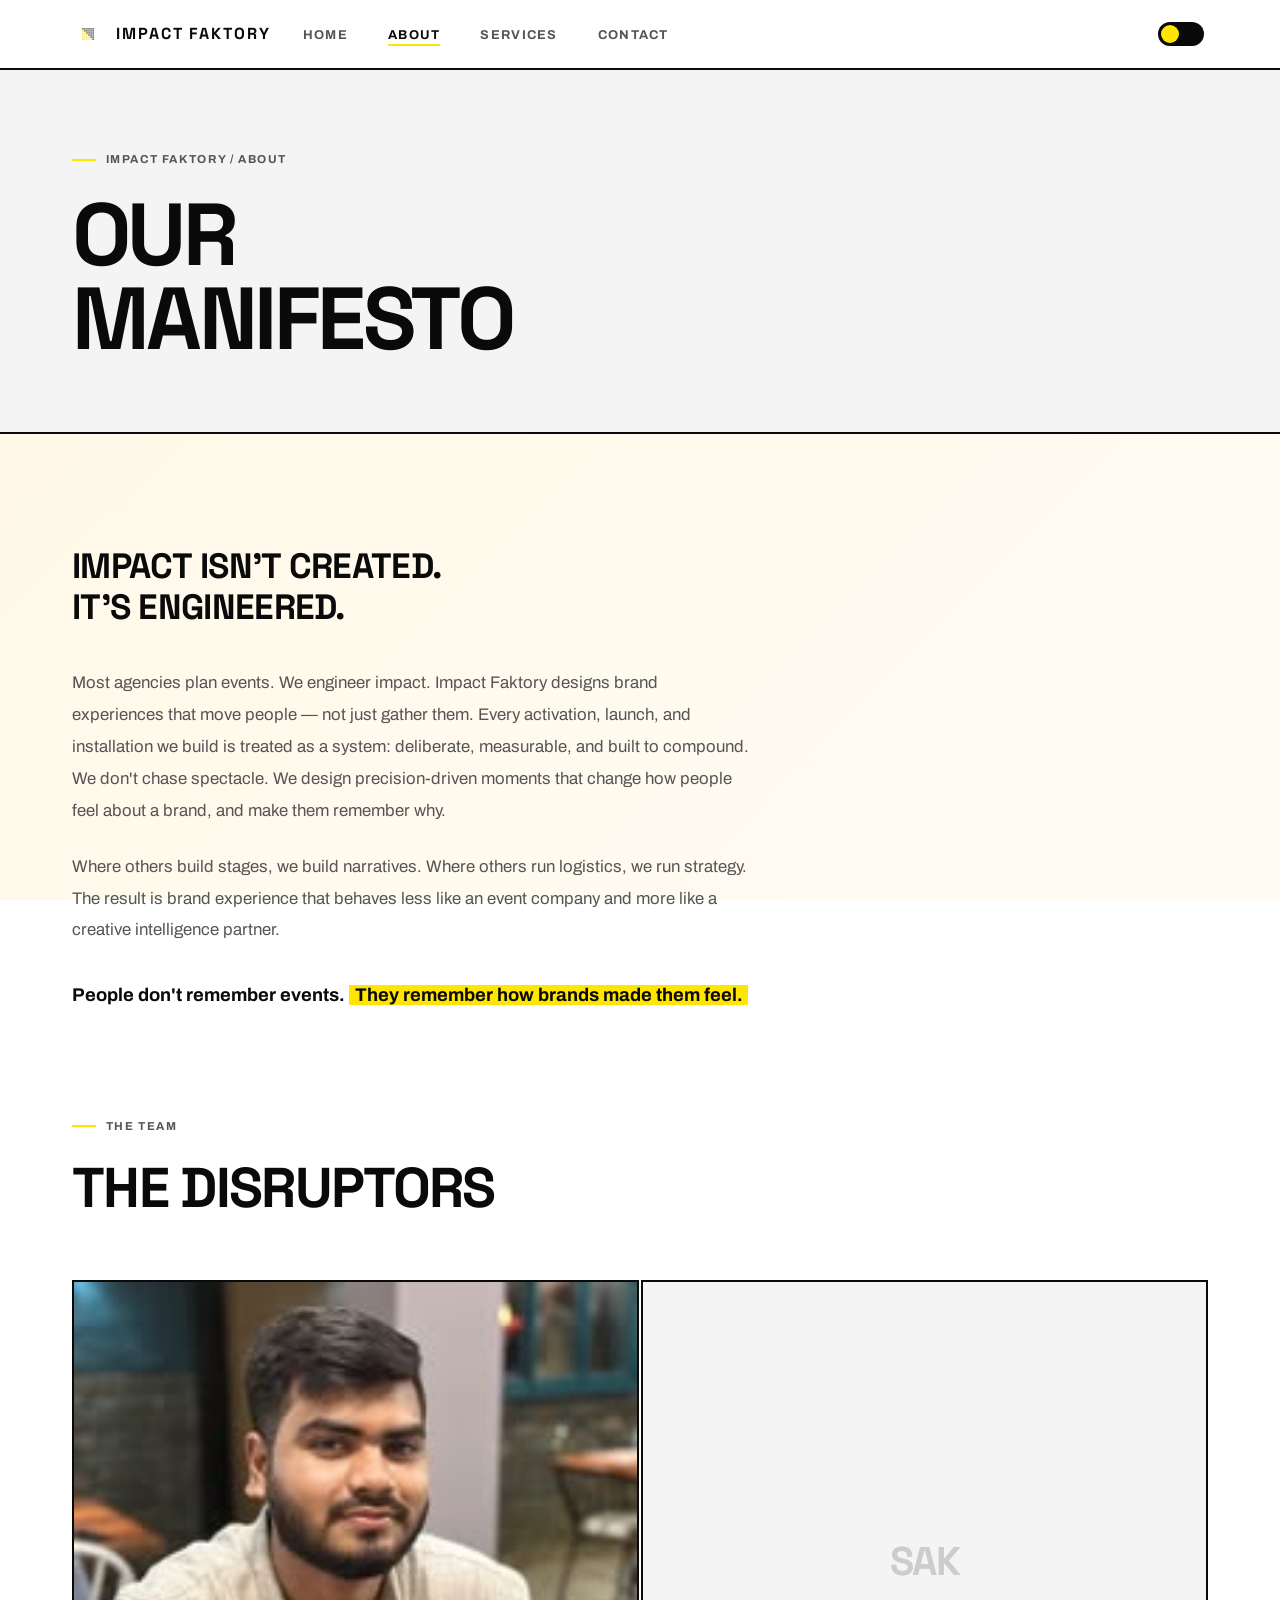
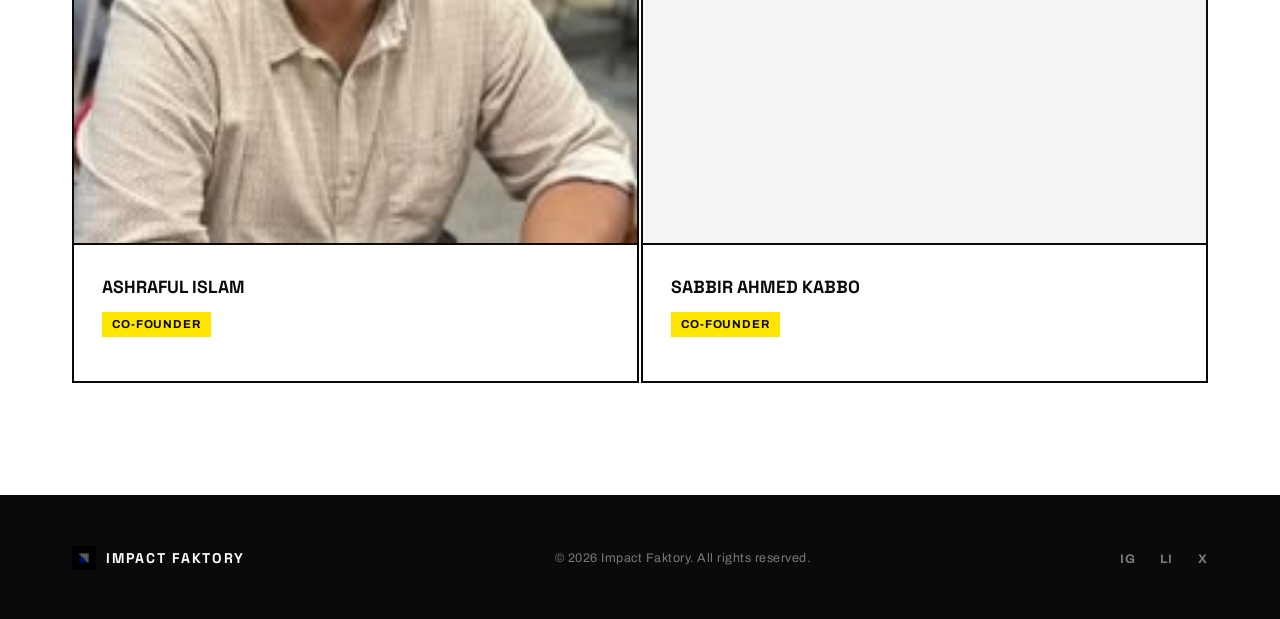
==== commit c3d55ca1: "Auto-update: Sync modifications" ====
--- a/about.html
+++ b/about.html
@@ -83,7 +83,7 @@
           <div class="team-grid" style="grid-template-columns: repeat(2,1fr);">
             <div class="team-card">
               <div class="team-avatar">
-                <span class="team-initials">AI</span>
+                <img src="assets/img/ashraful.jpg" alt="Ashraful Islam">
               </div>
               <div class="team-info">
                 <h3 class="team-name">Ashraful Islam</h3>
--- a/assets/css/main.css
+++ b/assets/css/main.css
@@ -771,6 +771,13 @@
   display: flex;
   align-items: center;
   justify-content: center;
+  overflow: hidden;
+}
+.team-avatar img {
+  width: 100%;
+  height: 100%;
+  object-fit: cover;
+  display: block;
 }
 .team-initials {
   font-family: var(--font-head);
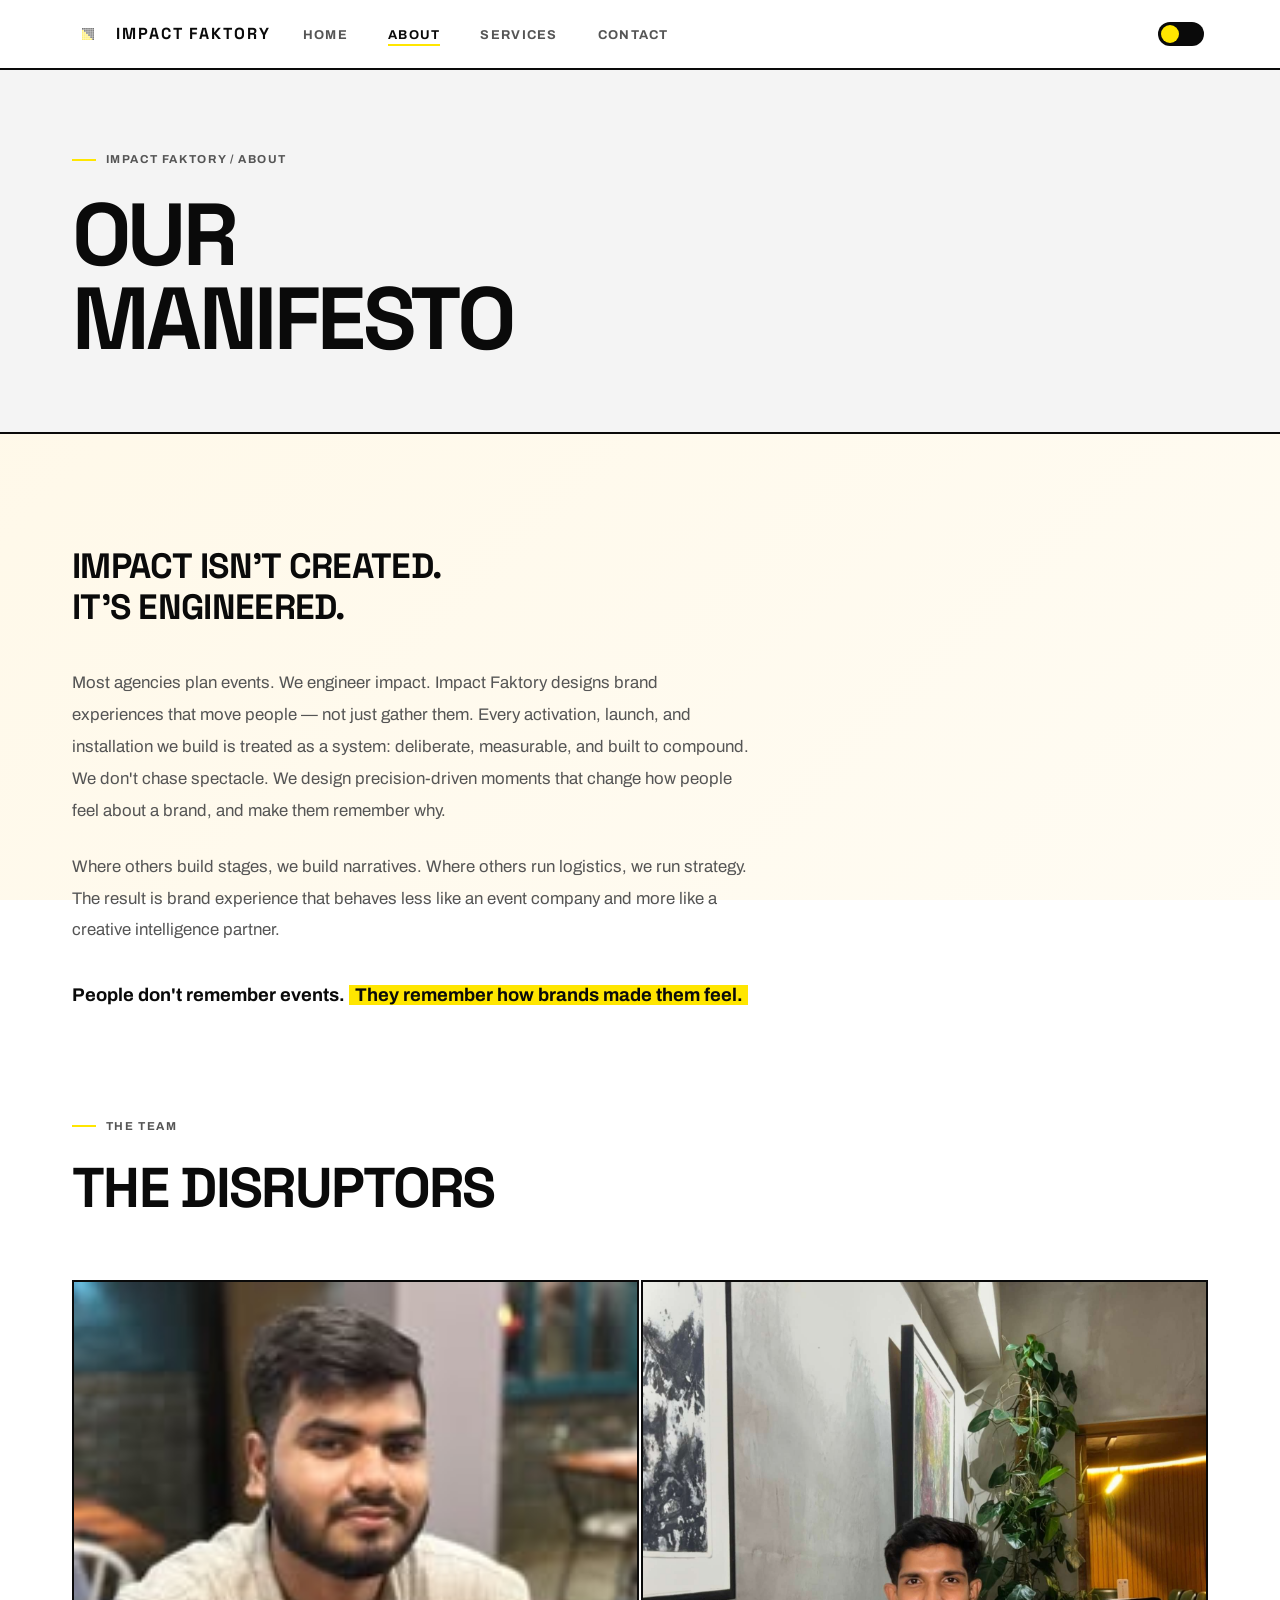
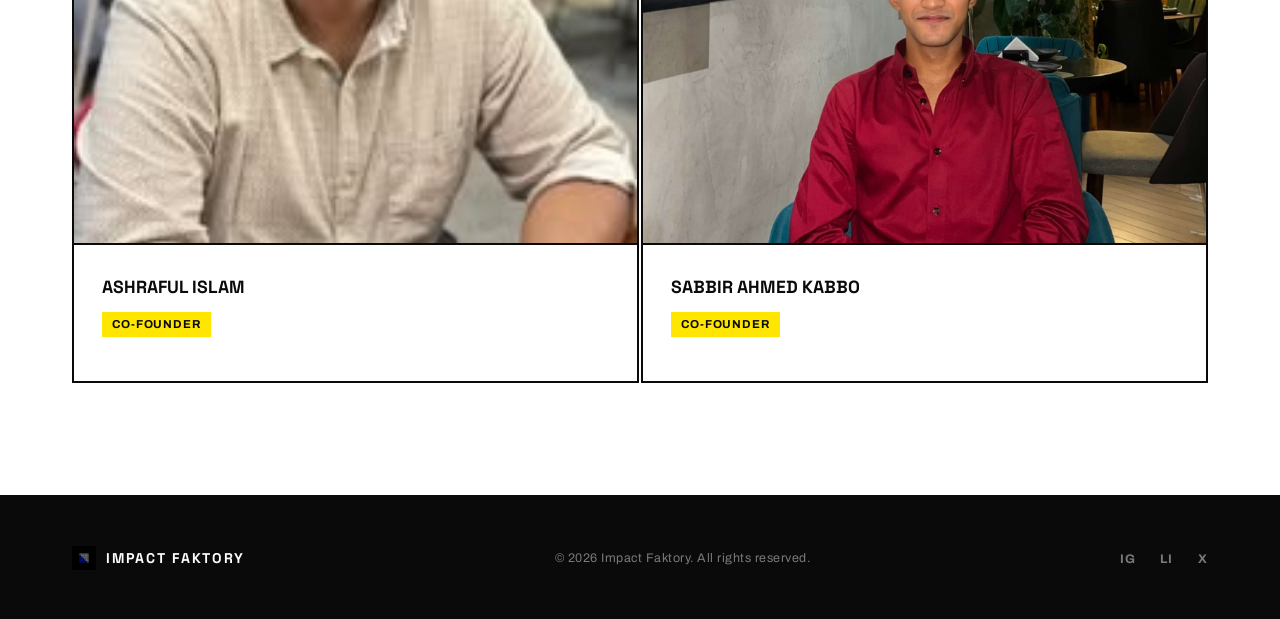
==== commit 205fd5e2: "Auto-update: Sync modifications" ====
--- a/about.html
+++ b/about.html
@@ -92,7 +92,7 @@
             </div>
             <div class="team-card">
               <div class="team-avatar">
-                <span class="team-initials">SAK</span>
+                <img src="assets/img/kabbo.jpg" alt="Sabbir Ahmed Kabbo">
               </div>
               <div class="team-info">
                 <h3 class="team-name">Sabbir Ahmed Kabbo</h3>
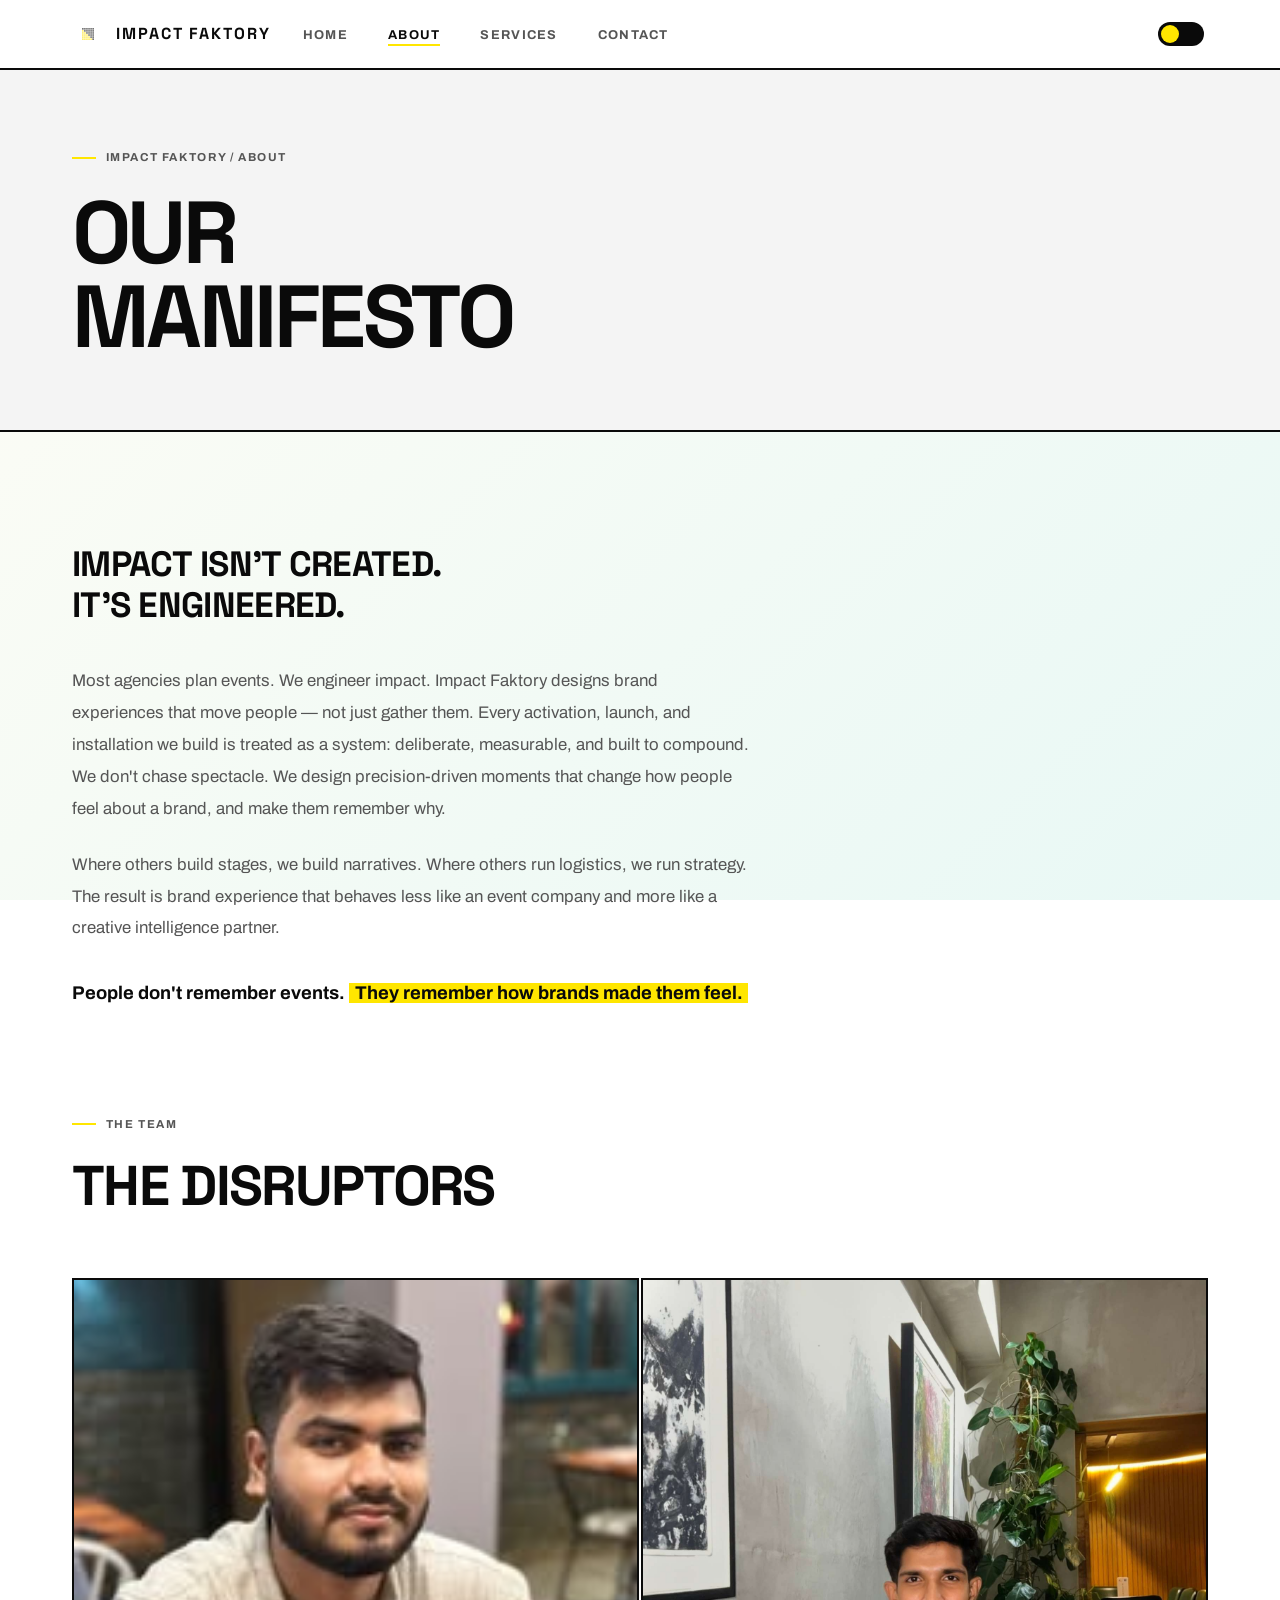
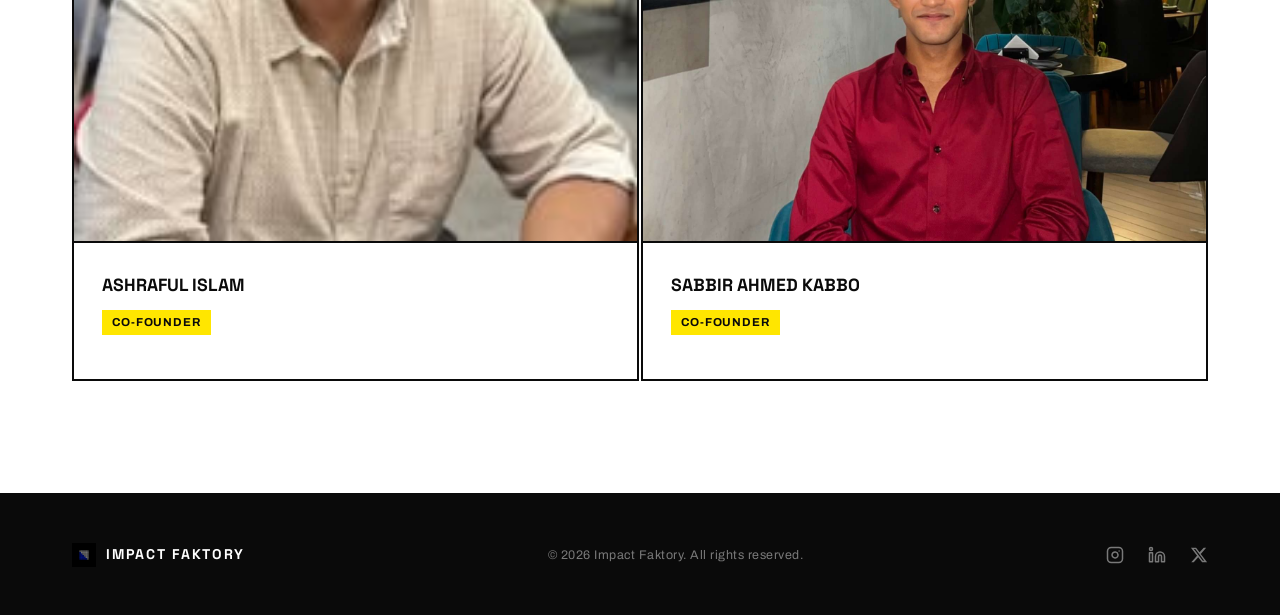
==== commit d327bae3: "Auto-update: Sync modifications" ====
--- a/about.html
+++ b/about.html
@@ -115,9 +115,9 @@
       </a>
       <p class="footer-copy">© <span id="year"></span> Impact Faktory. All rights reserved.</p>
       <ul class="footer-links" role="list">
-        <li><a href="https://instagram.com" target="_blank" rel="noopener noreferrer" aria-label="Instagram">IG</a></li>
-        <li><a href="https://linkedin.com"  target="_blank" rel="noopener noreferrer" aria-label="LinkedIn">LI</a></li>
-        <li><a href="https://twitter.com"   target="_blank" rel="noopener noreferrer" aria-label="X">X</a></li>
+        <li><a href="https://www.instagram.com/impactfaktory/" target="_blank" rel="noopener noreferrer" aria-label="Instagram"><svg width="18" height="18" viewBox="0 0 24 24" fill="none" stroke="currentColor" stroke-width="2" stroke-linecap="round" stroke-linejoin="round"><rect x="2" y="2" width="20" height="20" rx="5" ry="5"/><path d="M16 11.37A4 4 0 1 1 12.63 8 4 4 0 0 1 16 11.37z"/><line x1="17.5" y1="6.5" x2="17.51" y2="6.5"/></svg></a></li>
+        <li><a href="https://linkedin.com"  target="_blank" rel="noopener noreferrer" aria-label="LinkedIn"><svg width="18" height="18" viewBox="0 0 24 24" fill="none" stroke="currentColor" stroke-width="2" stroke-linecap="round" stroke-linejoin="round"><path d="M16 8a6 6 0 0 1 6 6v7h-4v-7a2 2 0 0 0-4 0v7h-4v-7a6 6 0 0 1 6-6z"/><rect x="2" y="9" width="4" height="12"/><circle cx="4" cy="4" r="2"/></svg></a></li>
+        <li><a href="https://twitter.com"   target="_blank" rel="noopener noreferrer" aria-label="X"><svg width="18" height="18" viewBox="0 0 24 24" fill="currentColor"><path d="M18.244 2.25h3.308l-7.227 8.26 8.502 11.24H16.17l-5.214-6.817L4.99 21.75H1.68l7.73-8.835L1.254 2.25H8.08l4.713 6.231zm-1.161 17.52h1.833L7.084 4.126H5.117z"/></svg></a></li>
       </ul>
     </div>
   </footer>
--- a/assets/css/main.css
+++ b/assets/css/main.css
@@ -54,6 +54,7 @@
   overflow-x: hidden;
   transition: background var(--speed) var(--ease), color var(--speed) var(--ease);
   min-height: 100vh;
+  padding-top: 68px; /* Offset for fixed header to prevent layout shifts */
 }
 
 a { color: inherit; text-decoration: none; }
@@ -70,18 +71,31 @@
   overflow: hidden;
   pointer-events: none;
   background-size: 400% 400%;
-  animation: bg-gradient 20s ease infinite;
-  transition: background var(--speed) var(--ease);
-}
-
-/* Light mode shifting gradient colors (subtle off-whites and brand gold-hints) */
+  animation: bg-gradient 25s ease infinite;
+}
+
+/* Light mode — warm ivory → soft peach → pale lavender → cool mint → back */
 [data-theme="light"] .ambient-bg {
-  background-image: linear-gradient(-45deg, #FFFFFF, #FFFCF2, #FFFDF7, #FFF8E7);
-}
-
-/* Dark mode shifting gradient colors (subtle deep blacks and dark brand amber/indigo hints) */
+  background-image: linear-gradient(
+    -45deg,
+    #FFFDF5,
+    #FFF0E0,
+    #F5ECFF,
+    #E8F8F5,
+    #FFFDF5
+  );
+}
+
+/* Dark mode — deep charcoal → warm ember → cool indigo → teal shadow → back */
 [data-theme="dark"] .ambient-bg {
-  background-image: linear-gradient(-45deg, #0A0A0A, #12110c, #0b0c10, #0a0a0f);
+  background-image: linear-gradient(
+    -45deg,
+    #0A0A0A,
+    #1A1208,
+    #0C0A1A,
+    #081614,
+    #0A0A0A
+  );
 }
 
 .cube {
@@ -191,8 +205,10 @@
 
 /* ── 4. Header ──────────────────────────────────────────────────── */
 .site-header {
-  position: sticky;
+  position: fixed;
   top: 0;
+  left: 0;
+  width: 100%;
   z-index: 100;
   background: var(--bg);
   border-bottom: 2px solid var(--border);
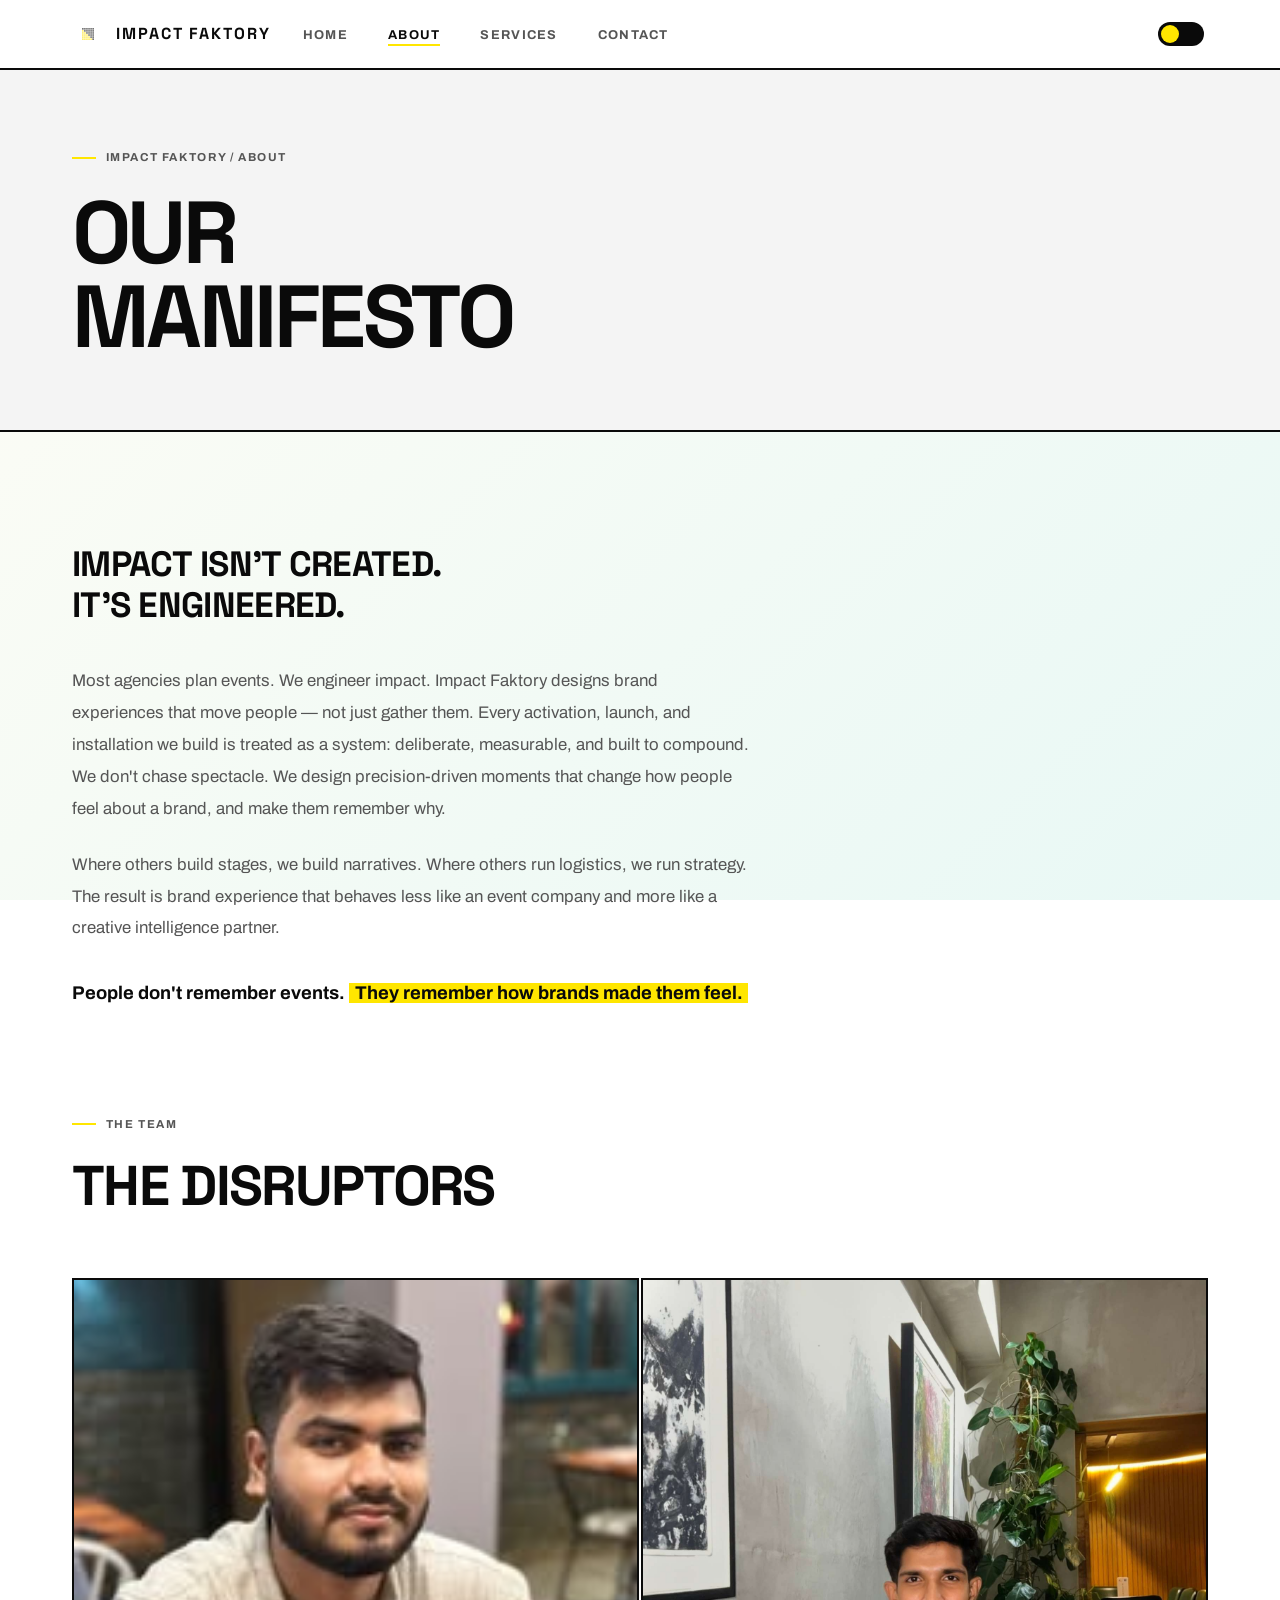
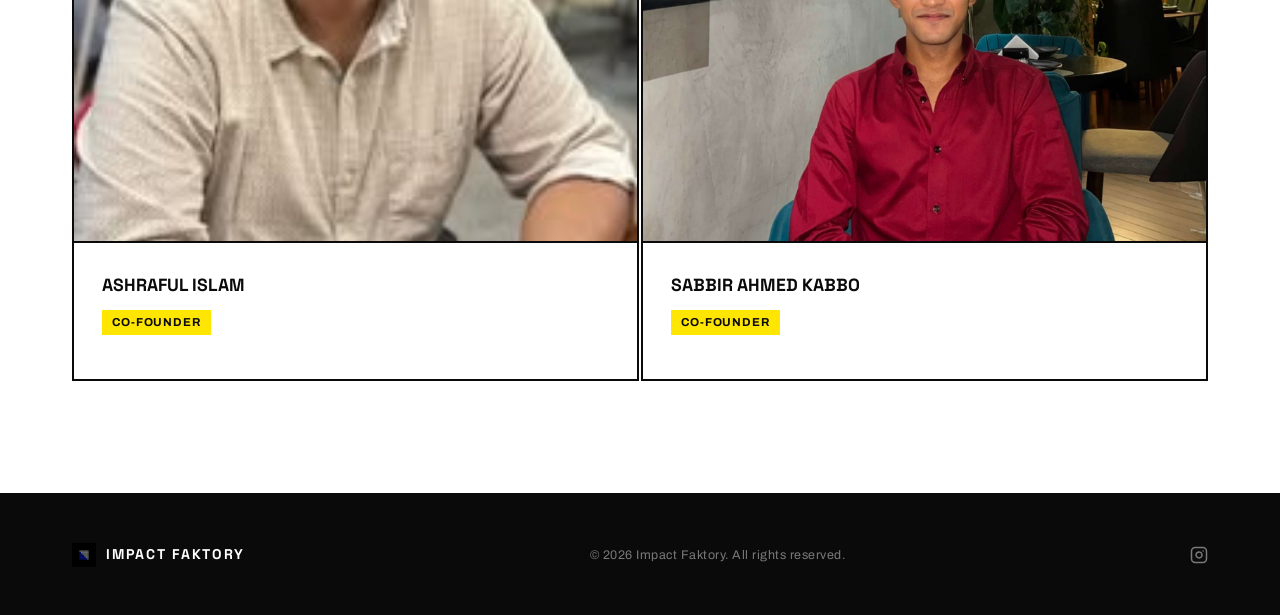
==== commit 729b68d6: "Auto-update: Sync modifications" ====
--- a/about.html
+++ b/about.html
@@ -116,8 +116,6 @@
       <p class="footer-copy">© <span id="year"></span> Impact Faktory. All rights reserved.</p>
       <ul class="footer-links" role="list">
         <li><a href="https://www.instagram.com/impactfaktory/" target="_blank" rel="noopener noreferrer" aria-label="Instagram"><svg width="18" height="18" viewBox="0 0 24 24" fill="none" stroke="currentColor" stroke-width="2" stroke-linecap="round" stroke-linejoin="round"><rect x="2" y="2" width="20" height="20" rx="5" ry="5"/><path d="M16 11.37A4 4 0 1 1 12.63 8 4 4 0 0 1 16 11.37z"/><line x1="17.5" y1="6.5" x2="17.51" y2="6.5"/></svg></a></li>
-        <li><a href="https://linkedin.com"  target="_blank" rel="noopener noreferrer" aria-label="LinkedIn"><svg width="18" height="18" viewBox="0 0 24 24" fill="none" stroke="currentColor" stroke-width="2" stroke-linecap="round" stroke-linejoin="round"><path d="M16 8a6 6 0 0 1 6 6v7h-4v-7a2 2 0 0 0-4 0v7h-4v-7a6 6 0 0 1 6-6z"/><rect x="2" y="9" width="4" height="12"/><circle cx="4" cy="4" r="2"/></svg></a></li>
-        <li><a href="https://twitter.com"   target="_blank" rel="noopener noreferrer" aria-label="X"><svg width="18" height="18" viewBox="0 0 24 24" fill="currentColor"><path d="M18.244 2.25h3.308l-7.227 8.26 8.502 11.24H16.17l-5.214-6.817L4.99 21.75H1.68l7.73-8.835L1.254 2.25H8.08l4.713 6.231zm-1.161 17.52h1.833L7.084 4.126H5.117z"/></svg></a></li>
       </ul>
     </div>
   </footer>
--- a/assets/css/main.css
+++ b/assets/css/main.css
@@ -711,6 +711,8 @@
 .footer-copy { font-size: .78rem; opacity: .45; letter-spacing: .04em; }
 .footer-links { display: flex; gap: 1.5rem; }
 .footer-links a {
+  display: flex;
+  align-items: center;
   font-size: .78rem;
   font-weight: 700;
   text-transform: uppercase;
@@ -718,6 +720,7 @@
   opacity: .45;
   transition: opacity var(--speed), color var(--speed);
 }
+.footer-links a svg { flex-shrink: 0; }
 .footer-links a:hover { opacity: 1; color: var(--accent); }
 [data-theme="light"] .footer-links a:hover { color: var(--accent); }
 
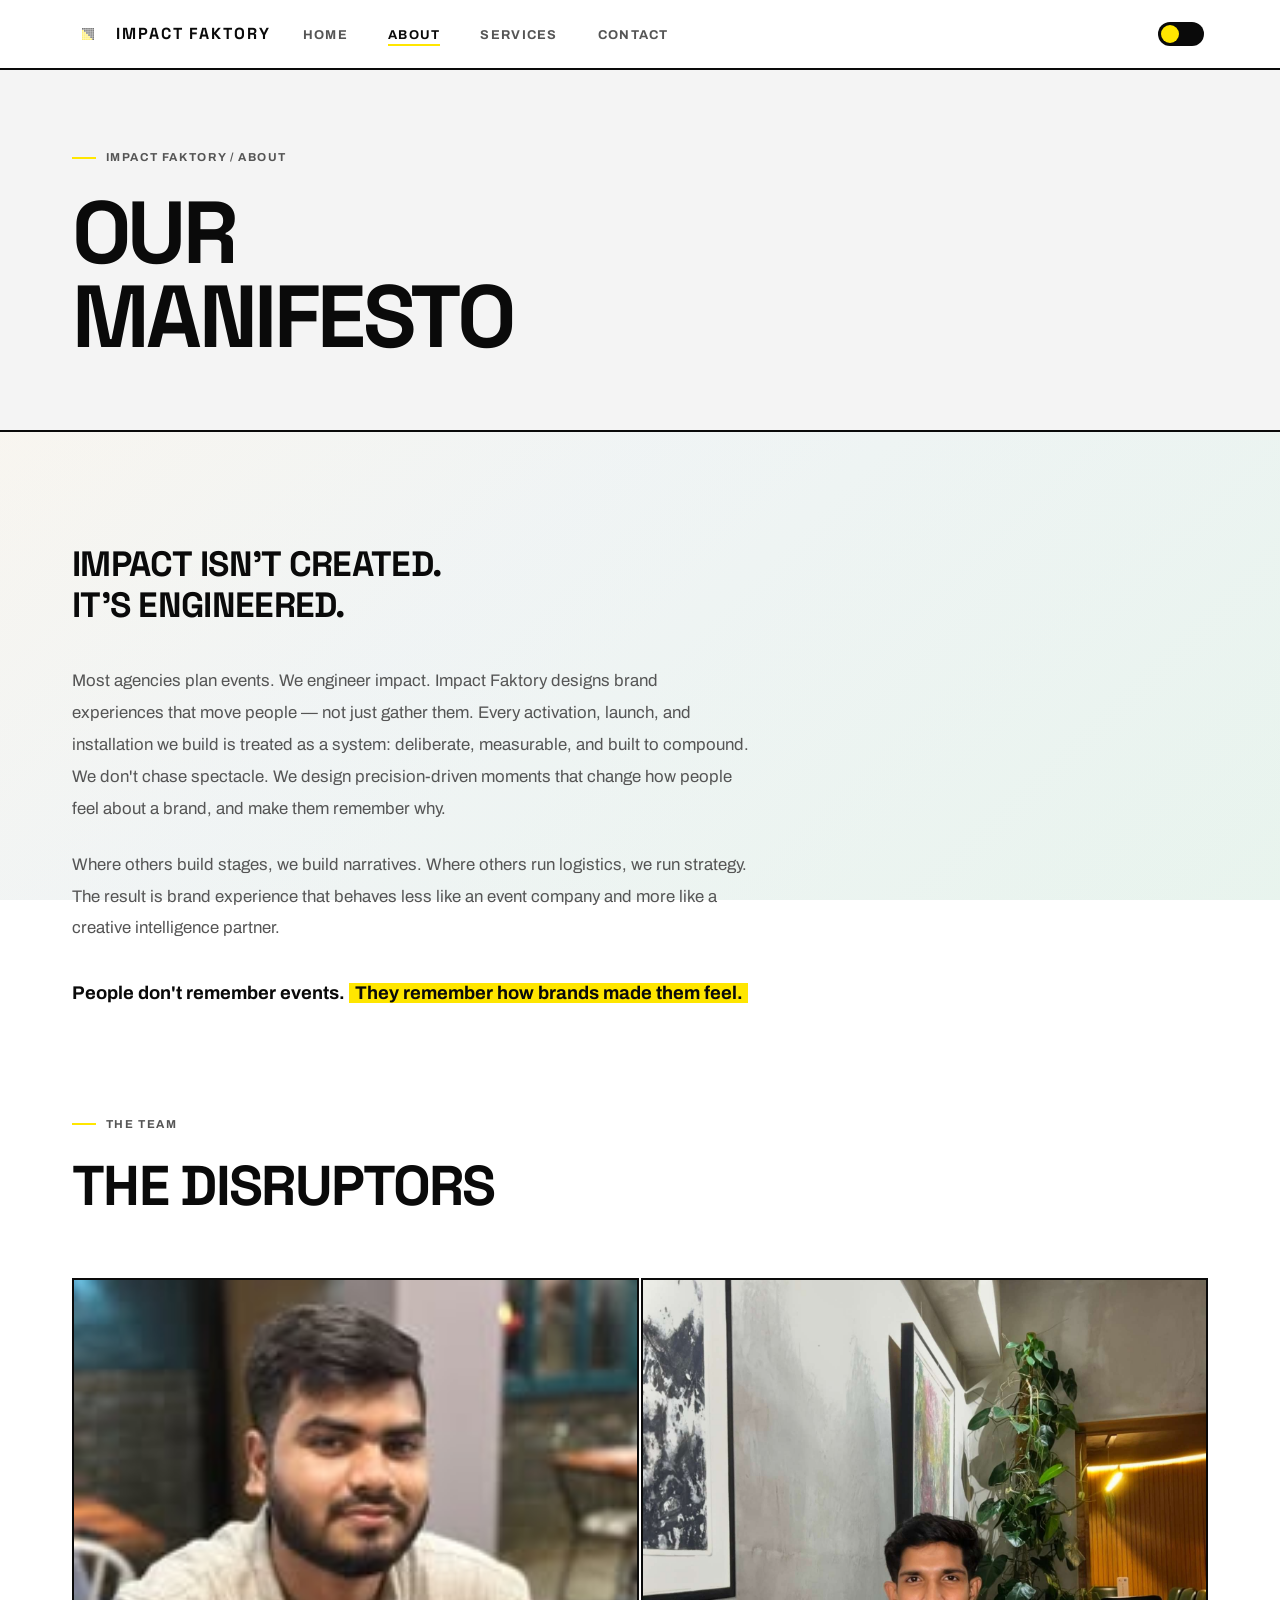
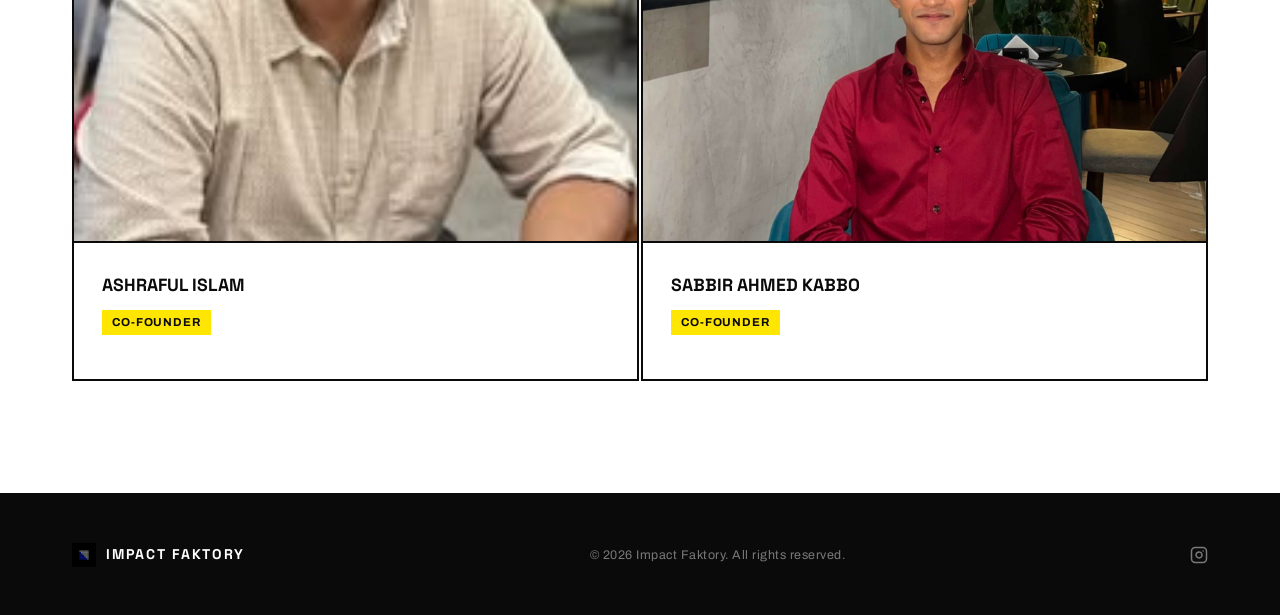
==== commit 64f29b8a: "Auto-update: Sync modifications" ====
--- a/about.html
+++ b/about.html
@@ -86,7 +86,7 @@
                 <img src="assets/img/ashraful.jpg" alt="Ashraful Islam">
               </div>
               <div class="team-info">
-                <h3 class="team-name">Ashraful Islam</h3>
+                <h3 class="team-name"><a href="https://www.linkedin.com/in/ashraful570/" target="_blank" rel="noopener noreferrer">Ashraful Islam</a></h3>
                 <span class="team-role">Co-Founder</span>
               </div>
             </div>
@@ -95,7 +95,7 @@
                 <img src="assets/img/kabbo.jpg" alt="Sabbir Ahmed Kabbo">
               </div>
               <div class="team-info">
-                <h3 class="team-name">Sabbir Ahmed Kabbo</h3>
+                <h3 class="team-name"><a href="https://www.linkedin.com/in/sabbirahmedkabbo/" target="_blank" rel="noopener noreferrer">Sabbir Ahmed Kabbo</a></h3>
                 <span class="team-role">Co-Founder</span>
               </div>
             </div>
--- a/assets/css/main.css
+++ b/assets/css/main.css
@@ -72,6 +72,30 @@
   pointer-events: none;
   background-size: 400% 400%;
   animation: bg-gradient 25s ease infinite;
+}
+
+/* Vibrant gradient overlay — adapted from Landing-Page repo */
+.ambient-bg::after {
+  content: '';
+  position: absolute;
+  inset: 0;
+  background-size: 200% 200%;
+  animation: gradient-flow 15s ease infinite;
+  pointer-events: none;
+}
+[data-theme="light"] .ambient-bg::after {
+  background: linear-gradient(320deg, #e8d5b7, #d4c4f0, #f5c6aa);
+  opacity: 0.12;
+}
+[data-theme="dark"] .ambient-bg::after {
+  background: linear-gradient(320deg, #4a3800, #2a1050, #501a10);
+  opacity: 0.2;
+}
+
+@keyframes gradient-flow {
+  0%   { background-position: 0% 50%; }
+  50%  { background-position: 100% 50%; }
+  100% { background-position: 0% 50%; }
 }
 
 /* Light mode — warm ivory → soft peach → pale lavender → cool mint → back */
@@ -388,7 +412,20 @@
   pointer-events: none;
 }
 
-.hero-inner { position: relative; z-index: 1; }
+.hero-inner {
+  position: relative;
+  z-index: 1;
+  opacity: 0;
+  transform: translateY(40px);
+  animation: fadeInUp 1.2s cubic-bezier(.5,1.5,.5,1) 0.15s forwards;
+}
+
+@keyframes fadeInUp {
+  to {
+    opacity: 1;
+    transform: translateY(0);
+  }
+}
 
 .hero-eyebrow {
   display: inline-flex;
@@ -459,18 +496,26 @@
   transition: transform .2s var(--ease), background .2s, color .2s, border-color .2s;
   white-space: nowrap;
 }
-.btn:hover { transform: translateY(-2px); }
-.btn:active { transform: translateY(0); }
-
+.btn:hover { transform: translateY(-2px) scale(1.04); }
+.btn:active { transform: translateY(0) scale(1); }
+
+/* CTA pulse glow — adapted from Landing-Page repo */
 .btn-fill {
   background: var(--text);
   color: var(--bg);
   border: 2px solid var(--text);
+  animation: btn-pulse 2.5s infinite;
 }
 .btn-fill:hover {
   background: var(--accent);
   border-color: var(--accent);
   color: #0A0A0A;
+  animation: none; /* Stop pulse on hover for clean scale */
+}
+@keyframes btn-pulse {
+  0%   { box-shadow: 0 0 0 0 rgba(255, 230, 0, 0.3); }
+  70%  { box-shadow: 0 0 0 14px rgba(255, 230, 0, 0); }
+  100% { box-shadow: 0 0 0 0 rgba(255, 230, 0, 0); }
 }
 
 .btn-outline {
